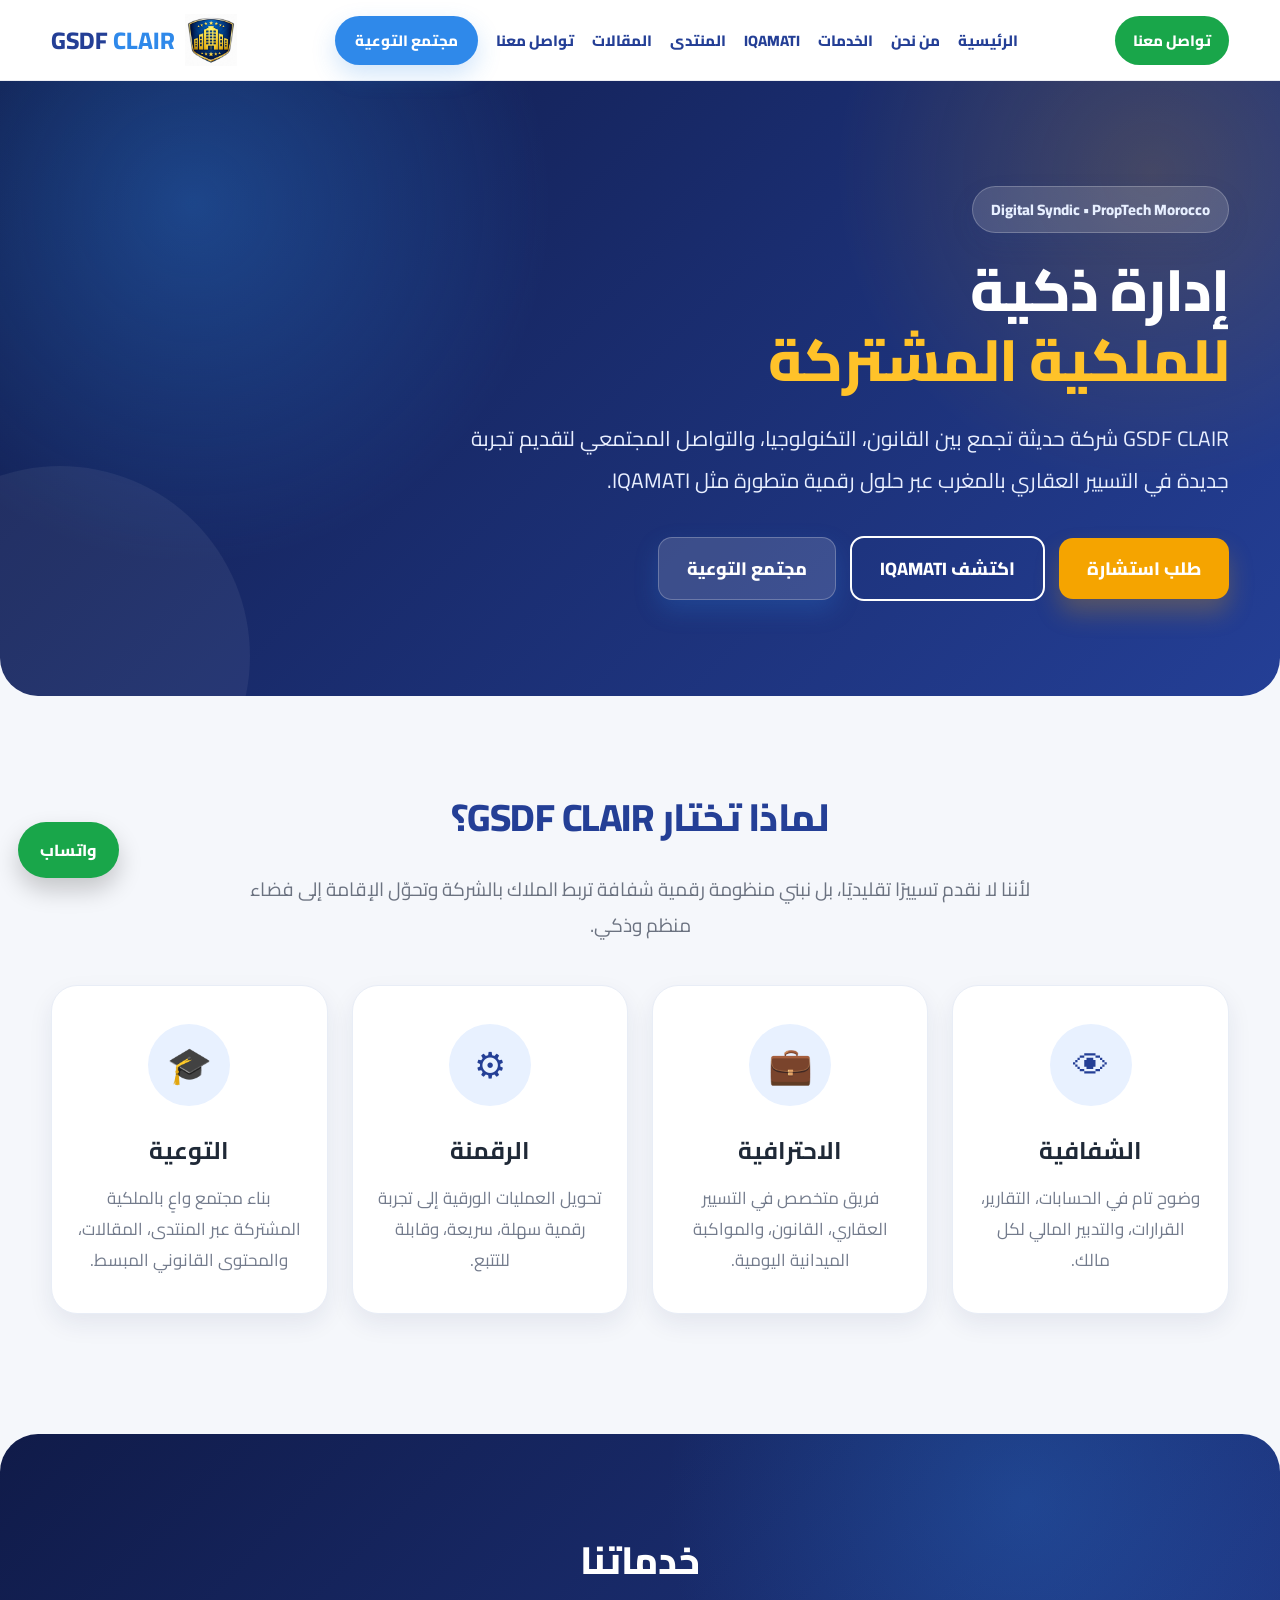
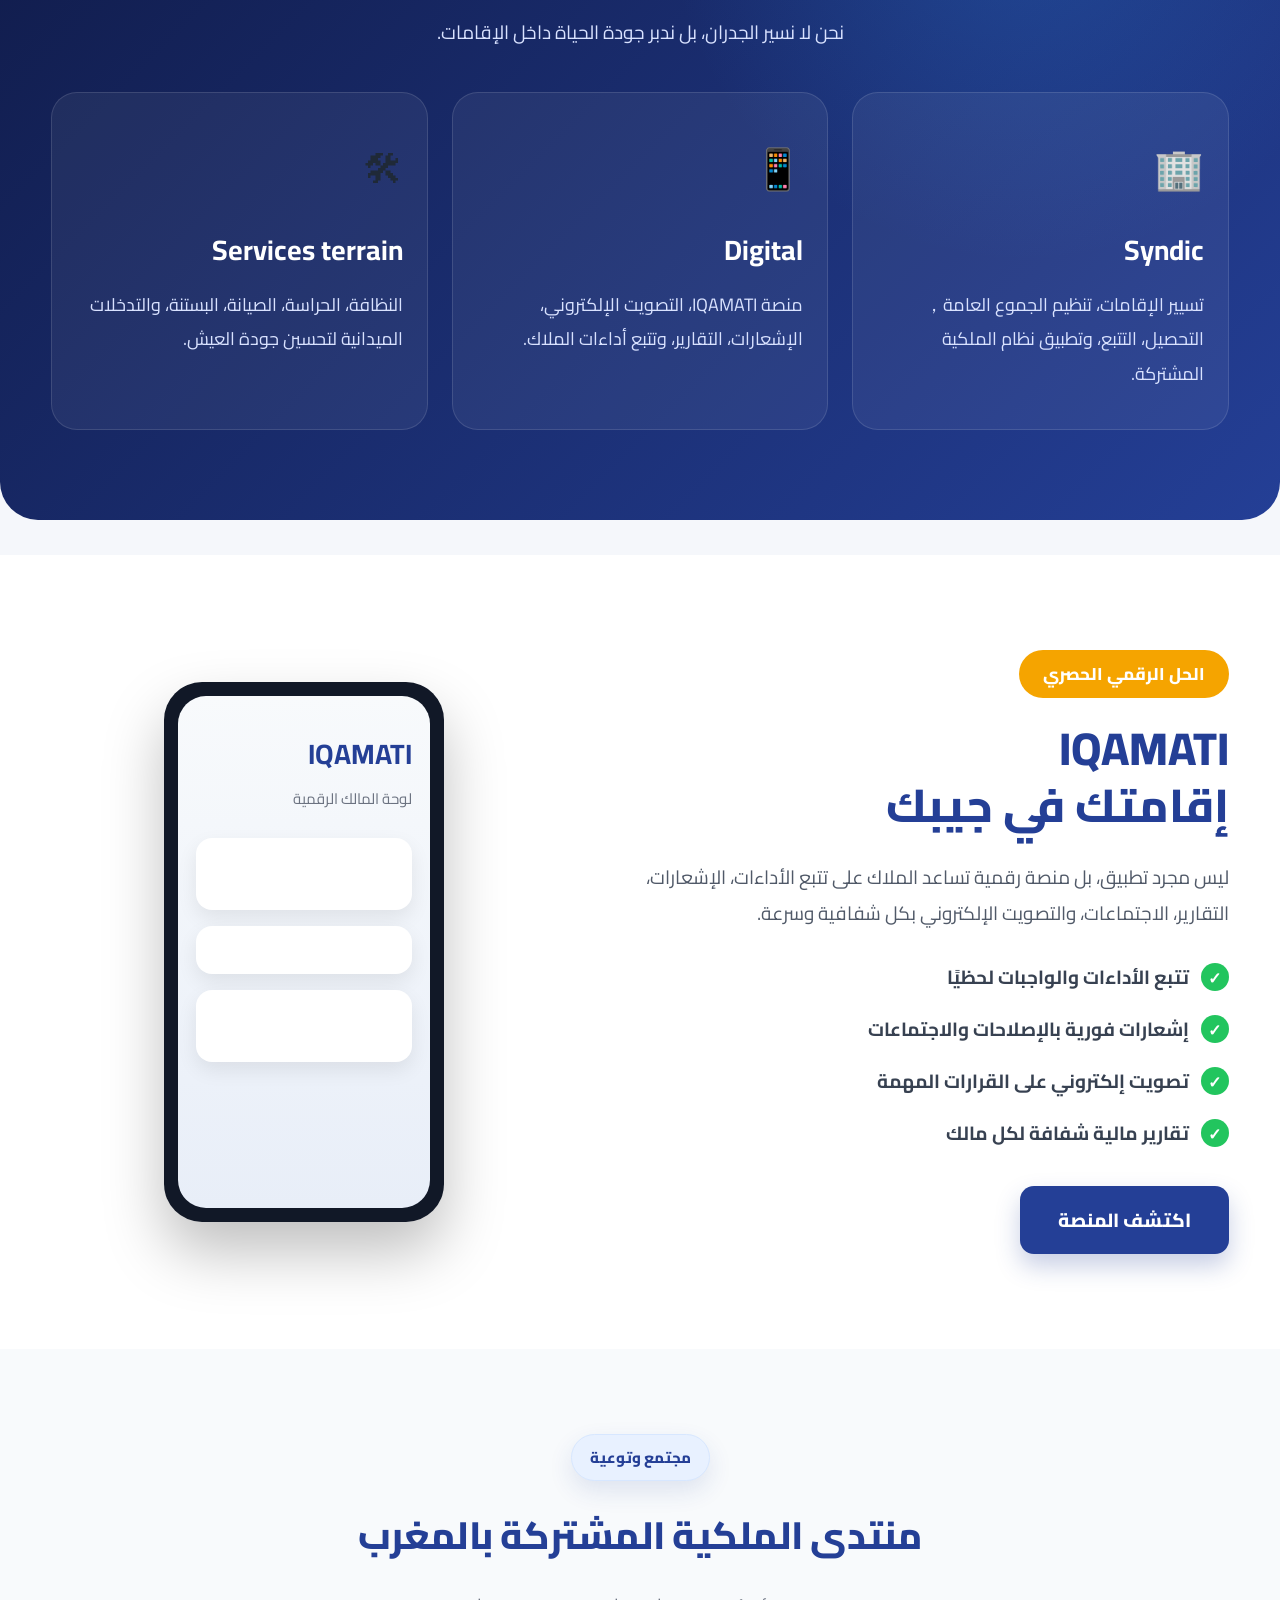
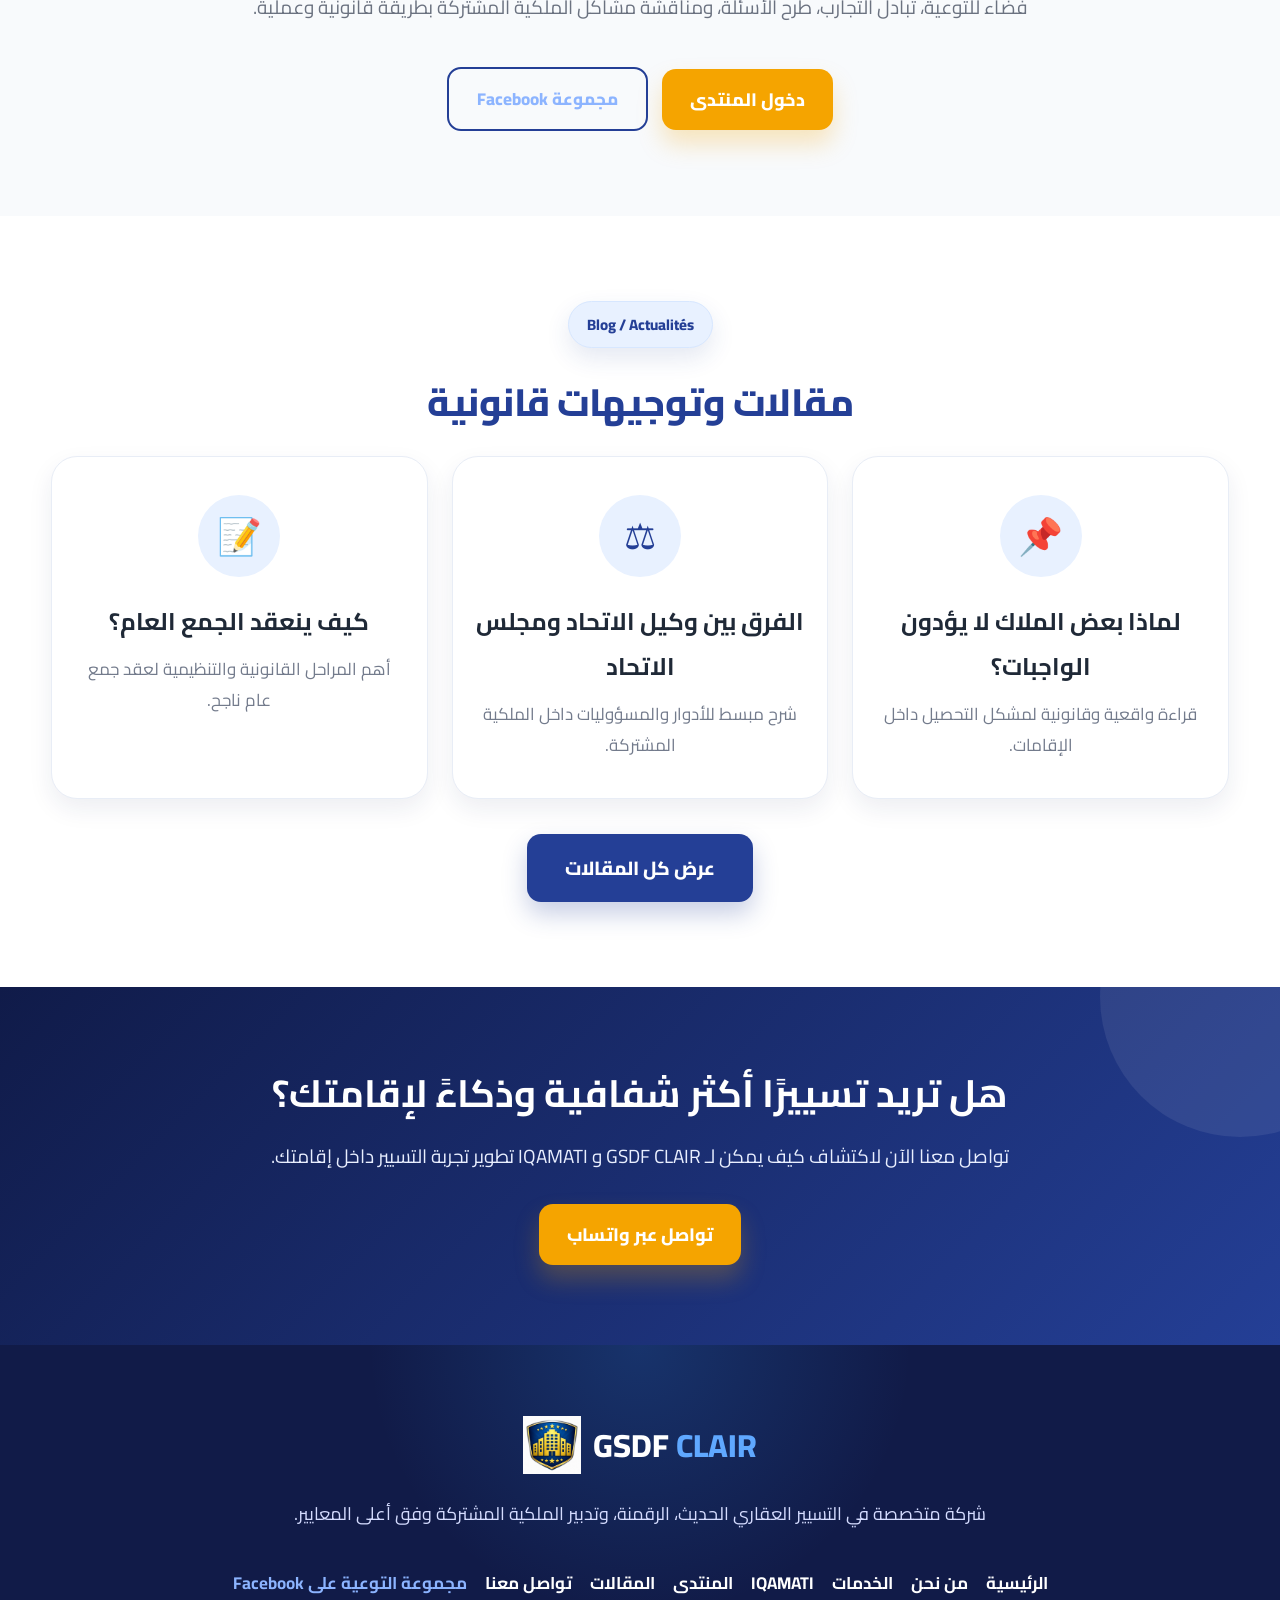
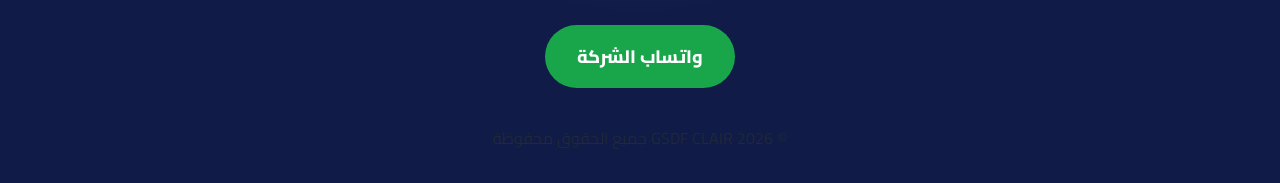
==== index.html @ 77018582 "Improve contact carousel UI and fix navigation" ====
﻿<!DOCTYPE html>
<html lang="ar" dir="rtl">

<head>
    <meta charset="UTF-8">
    <meta name="viewport" content="width=device-width, initial-scale=1.0">
    <title>GSDF CLAIR | التسيير العقاري الرقمي بالمغرب</title>

    <meta name="description" content="GSDF CLAIR شركة PropTech متخصصة في التسيير العقاري الرقمي وتدبير الملكية المشتركة بالمغرب عبر حلول ذكية مثل IQAMATI.">
    <meta name="keywords" content="GSDF CLAIR, IQAMATI, syndic digital, التسيير العقاري, الملكية المشتركة, PropTech Maroc">
    <meta name="author" content="GSDF CLAIR">

    <meta property="og:title" content="GSDF CLAIR | التسيير العقاري الرقمي">
    <meta property="og:description" content="إدارة ذكية للملكية المشتركة بالمغرب عبر GSDF CLAIR و IQAMATI.">
    <meta property="og:type" content="website">
    <meta property="og:image" content="assets/logo/logo.png">

    <link rel="stylesheet" href="css/style.css">
    <link rel="stylesheet" href="css/responsive.css">

    <link rel="preconnect" href="https://fonts.googleapis.com">
    <link rel="preconnect" href="https://fonts.gstatic.com" crossorigin>
    <link href="https://fonts.googleapis.com/css2?family=Cairo:wght@300;400;600;700;800&display=swap" rel="stylesheet">

    <link rel="icon" type="image/png" href="assets/logo/favicon.png">
</head>

<body>

<header class="header">
    <div class="container header-content">

        <a class="whatsapp-btn" target="_blank">
            تواصل معنا
        </a>

        <nav class="nav-menu" id="navMenu">
            <a href="index.html">الرئيسية</a>
            <a href="about.html">من نحن</a>
            <a href="services.html">الخدمات</a>
            <a href="iqamati.html">IQAMATI</a>
            <a href="forum.html">المنتدى</a>
            <a href="blog.html">المقالات</a>
            <a href="contact.html">تواصل معنا</a>
            <a class="community-btn" target="_blank">مجتمع التوعية</a>
        </nav>

        <button class="menu-btn" id="menuBtn">☰</button>

        <div class="logo">
            <h1>GSDF <span>CLAIR</span></h1>
            <img src="assets/logo/logo.png" alt="GSDF CLAIR Logo" class="logo-image">
        </div>

    </div>
</header>

<section class="hero">
    <div class="container">

        <span class="hero-label">
            Digital Syndic • PropTech Morocco
        </span>

        <h2>
            إدارة ذكية
            <span>للملكية المشتركة</span>
        </h2>

        <p>
            GSDF CLAIR شركة حديثة تجمع بين القانون، التكنولوجيا،
            والتواصل المجتمعي لتقديم تجربة جديدة في التسيير العقاري
            بالمغرب عبر حلول رقمية متطورة مثل IQAMATI.
        </p>

        <div class="hero-buttons">
            <a href="contact.html" class="btn btn-gold">
                طلب استشارة
            </a>

            <a href="iqamati.html" class="btn btn-outline">
                اكتشف IQAMATI
            </a>

            <a class="btn btn-light community-btn" target="_blank">
                مجتمع التوعية
            </a>
        </div>

    </div>
</section>

<section class="why-us">
    <div class="container">

        <h2 class="section-title">
            لماذا تختار GSDF CLAIR؟
        </h2>

        <p class="section-description">
            لأننا لا نقدم تسييرًا تقليديًا، بل نبني منظومة رقمية شفافة
            تربط الملاك بالشركة وتحوّل الإقامة إلى فضاء منظم وذكي.
        </p>

        <div class="cards">

            <div class="card">
                <div class="card-icon">👁</div>
                <h3>الشفافية</h3>
                <p>
                    وضوح تام في الحسابات، التقارير، القرارات،
                    والتدبير المالي لكل مالك.
                </p>
            </div>

            <div class="card">
                <div class="card-icon">💼</div>
                <h3>الاحترافية</h3>
                <p>
                    فريق متخصص في التسيير العقاري، القانون،
                    والمواكبة الميدانية اليومية.
                </p>
            </div>

            <div class="card">
                <div class="card-icon">⚙</div>
                <h3>الرقمنة</h3>
                <p>
                    تحويل العمليات الورقية إلى تجربة رقمية سهلة،
                    سريعة، وقابلة للتتبع.
                </p>
            </div>

            <div class="card">
                <div class="card-icon">🎓</div>
                <h3>التوعية</h3>
                <p>
                    بناء مجتمع واعٍ بالملكية المشتركة عبر المنتدى،
                    المقالات، والمحتوى القانوني المبسط.
                </p>
            </div>

        </div>

    </div>
</section>

<section class="services">
    <div class="container">

        <h2 class="section-title services-title">
            خدماتنا
        </h2>

        <p class="services-subtitle">
            نحن لا نسير الجدران، بل ندبر جودة الحياة داخل الإقامات.
        </p>

        <div class="services-grid">

            <div class="service-box">
                <div class="service-icon">🏢</div>
                <h3>Syndic</h3>
                <p>
                    تسيير الإقامات، تنظيم الجموع العامة，
                    التحصيل، التتبع، وتطبيق نظام الملكية المشتركة.
                </p>
            </div>

            <div class="service-box">
                <div class="service-icon">📱</div>
                <h3>Digital</h3>
                <p>
                    منصة IQAMATI، التصويت الإلكتروني،
                    الإشعارات، التقارير، وتتبع أداءات الملاك.
                </p>
            </div>

            <div class="service-box">
                <div class="service-icon">🛠</div>
                <h3>Services terrain</h3>
                <p>
                    النظافة، الحراسة، الصيانة، البستنة،
                    والتدخلات الميدانية لتحسين جودة العيش.
                </p>
            </div>

        </div>

    </div>
</section>

<section class="iqamati">
    <div class="container iqamati-content">

        <div class="iqamati-text">
            <span class="badge">
                الحل الرقمي الحصري
            </span>

            <h2>
                IQAMATI
                <br>
                إقامتك في جيبك
            </h2>

            <p>
                ليس مجرد تطبيق، بل منصة رقمية تساعد الملاك على تتبع
                الأداءات، الإشعارات، التقارير، الاجتماعات، والتصويت
                الإلكتروني بكل شفافية وسرعة.
            </p>

            <ul class="features-list">
                <li>تتبع الأداءات والواجبات لحظيًا</li>
                <li>إشعارات فورية بالإصلاحات والاجتماعات</li>
                <li>تصويت إلكتروني على القرارات المهمة</li>
                <li>تقارير مالية شفافة لكل مالك</li>
            </ul>

            <a href="iqamati.html" class="demo-btn">
                اكتشف المنصة
            </a>
        </div>

        <div class="phone-mockup">
            <div class="phone-screen">
                <h3>IQAMATI</h3>
                <p>لوحة المالك الرقمية</p>

                <div class="app-card"></div>
                <div class="app-card small"></div>
                <div class="app-card"></div>
            </div>
        </div>

    </div>
</section>

<section class="awareness-section">
    <div class="container">

        <span class="section-tag">
            مجتمع وتوعية
        </span>

        <h2 class="section-title">
            منتدى الملكية المشتركة بالمغرب
        </h2>

        <p class="section-description">
            فضاء للتوعية، تبادل التجارب، طرح الأسئلة، ومناقشة مشاكل
            الملكية المشتركة بطريقة قانونية وعملية.
        </p>

        <div class="awareness-actions">
            <a href="forum.html" class="btn btn-gold">
                دخول المنتدى
            </a>

            <a class="btn btn-outline-blue facebook-group" target="_blank">
                مجموعة Facebook
            </a>
        </div>

    </div>
</section>

<section class="blog-preview">
    <div class="container">

        <span class="section-tag">
            Blog / Actualités
        </span>

        <h2 class="section-title">
            مقالات وتوجيهات قانونية
        </h2>

        <div class="cards">

            <div class="card">
                <div class="card-icon">📌</div>
                <h3>لماذا بعض الملاك لا يؤدون الواجبات؟</h3>
                <p>
                    قراءة واقعية وقانونية لمشكل التحصيل داخل الإقامات.
                </p>
            </div>

            <div class="card">
                <div class="card-icon">⚖</div>
                <h3>الفرق بين وكيل الاتحاد ومجلس الاتحاد</h3>
                <p>
                    شرح مبسط للأدوار والمسؤوليات داخل الملكية المشتركة.
                </p>
            </div>

            <div class="card">
                <div class="card-icon">📝</div>
                <h3>كيف ينعقد الجمع العام؟</h3>
                <p>
                    أهم المراحل القانونية والتنظيمية لعقد جمع عام ناجح.
                </p>
            </div>

        </div>

        <a href="blog.html" class="read-more-btn">
            عرض كل المقالات
        </a>

    </div>
</section>

<section class="final-cta">
    <div class="container">

        <h2>
            هل تريد تسييرًا أكثر شفافية وذكاءً لإقامتك؟
        </h2>

        <p>
            تواصل معنا الآن لاكتشاف كيف يمكن لـ GSDF CLAIR و IQAMATI
            تطوير تجربة التسيير داخل إقامتك.
        </p>

        <a class="btn btn-gold whatsapp-link" target="_blank">
            تواصل عبر واتساب
        </a>

    </div>
</section>

<footer class="footer">
    <div class="container">

        <div class="footer-logo">
            <img src="assets/logo/logo.png" alt="GSDF CLAIR Logo" class="footer-logo-image">

            <h2>
                GSDF <span>CLAIR</span>
            </h2>
        </div>

        <p class="footer-text">
            شركة متخصصة في التسيير العقاري الحديث،
            الرقمنة، وتدبير الملكية المشتركة وفق أعلى المعايير.
        </p>

        <div class="footer-links">
            <a href="index.html">الرئيسية</a>
            <a href="about.html">من نحن</a>
            <a href="services.html">الخدمات</a>
            <a href="iqamati.html">IQAMATI</a>
            <a href="forum.html">المنتدى</a>
            <a href="blog.html">المقالات</a>
            <a href="contact.html">تواصل معنا</a>
            <a class="facebook-group" target="_blank">
                مجموعة التوعية على Facebook
            </a>
        </div>

        <a class="footer-whatsapp" target="_blank">
            واتساب الشركة
        </a>

        <div class="copyright">
            © 2026 GSDF CLAIR جميع الحقوق محفوظة
        </div>

    </div>
</footer>

<a class="floating-whatsapp" target="_blank">
    واتساب
</a>

<button class="back-to-top" id="backToTop">
    ↑
</button>

<script src="js/config.js"></script>
<script src="js/main.js"></script>

</body>
</html>
---- css/style.css ----
﻿* {
    margin: 0;
    padding: 0;
    box-sizing: border-box;
}

:root {
    --blue: #101b49;
    --blue-main: #243f96;
    --blue-light: #2f89ea;
    --blue-soft: #e8f1ff;
    --gold: #f5a400;
    --gold-dark: #d88c00;
    --green: #19a64a;
    --white: #ffffff;
    --text: #1f2937;
    --muted: #6b7280;
    --bg: #f5f7fb;
    --border: #e8edf6;
    --shadow: 0 18px 45px rgba(20, 35, 90, 0.12);
    --shadow-soft: 0 10px 25px rgba(20, 35, 90, 0.08);
}

html {
    scroll-behavior: smooth;
}

body {
    font-family: 'Cairo', sans-serif;
    background: var(--bg);
    color: var(--text);
    overflow-x: hidden;
}

a {
    text-decoration: none;
}

.container {
    width: 92%;
    max-width: 1180px;
    margin: auto;
}

/* HEADER */

.header {
    background: rgba(255, 255, 255, 0.96);
    padding: 14px 0;
    border-bottom: 1px solid rgba(23, 36, 91, 0.08);
    position: sticky;
    top: 0;
    z-index: 500;
    backdrop-filter: blur(16px);
}

.header-content {
    display: flex;
    align-items: center;
    justify-content: space-between;
    gap: 20px;
}

.logo {
    display: flex;
    align-items: center;
    gap: 10px;
    direction: ltr;
    flex-shrink: 0;
}

.logo h1 {
    font-size: 24px;
    font-weight: 800;
    color: var(--blue-main);
    white-space: nowrap;
}

.logo h1 span {
    color: var(--blue-light);
}

.logo-image {
    width: 52px;
    height: 52px;
    object-fit: contain;
}

.nav-menu {
    display: flex;
    align-items: center;
    justify-content: center;
    gap: 18px;
}

.nav-menu a {
    color: var(--blue-main);
    font-size: 15px;
    font-weight: 800;
    transition: 0.3s;
    white-space: nowrap;
    position: relative;
}

.nav-menu a:not(.community-btn)::after {
    content: "";
    position: absolute;
    right: 0;
    bottom: -8px;
    width: 0;
    height: 3px;
    background: var(--gold);
    border-radius: 20px;
    transition: 0.3s;
}

.nav-menu a:not(.community-btn):hover::after {
    width: 100%;
}

.nav-menu a:hover {
    color: var(--gold);
}

.whatsapp-btn,
.footer-whatsapp,
.floating-whatsapp,
.whatsapp-link {
    background: var(--green);
    color: var(--white);
    font-weight: 800;
    white-space: nowrap;
    cursor: pointer;
}

.whatsapp-btn {
    padding: 10px 18px;
    border-radius: 50px;
    font-size: 15px;
}

.community-btn {
    background: var(--blue-light);
    color: var(--white) !important;
    padding: 10px 20px;
    border-radius: 50px;
    font-size: 15px;
    font-weight: 800;
    transition: 0.3s;
    box-shadow: 0 10px 25px rgba(47, 137, 234, 0.22);
}

.community-btn:hover {
    background: var(--blue-main);
    color: var(--white) !important;
    transform: translateY(-2px);
}

.menu-btn {
    display: none;
    width: 44px;
    height: 44px;
    border: none;
    border-radius: 12px;
    background: var(--blue-main);
    color: var(--white);
    font-size: 25px;
    cursor: pointer;
}

/* HERO */

.hero {
    position: relative;
    overflow: hidden;
    background:
        radial-gradient(circle at 15% 20%, rgba(47, 137, 234, 0.35), transparent 30%),
        radial-gradient(circle at 90% 15%, rgba(245, 164, 0, 0.18), transparent 25%),
        linear-gradient(135deg, var(--blue), var(--blue-main));
    color: var(--white);
    padding: 105px 0 95px;
    border-bottom-left-radius: 38px;
    border-bottom-right-radius: 38px;
    min-height: 520px;
    display: flex;
    align-items: center;
}

.hero::after {
    content: "";
    position: absolute;
    width: 380px;
    height: 380px;
    border-radius: 50%;
    background: rgba(255,255,255,0.06);
    left: -130px;
    bottom: -150px;
}

.hero .container {
    position: relative;
    z-index: 2;
}

.hero-label,
.section-tag {
    display: inline-block;
    background: rgba(255,255,255,0.14);
    color: #e7efff;
    border: 1px solid rgba(255,255,255,0.22);
    padding: 8px 18px;
    border-radius: 50px;
    font-size: 15px;
    font-weight: 800;
    margin-bottom: 22px;
    box-shadow: 0 10px 25px rgba(36, 63, 150, 0.12);
}

.hero h2 {
    font-size: 58px;
    line-height: 1.2;
    font-weight: 800;
    max-width: 780px;
    margin-bottom: 24px;
    letter-spacing: -1px;
}

.hero h2 span {
    color: #ffc229;
    display: block;
}

.hero p {
    color: #e9efff;
    font-size: 21px;
    line-height: 2;
    max-width: 790px;
    margin-bottom: 34px;
}

.hero-buttons {
    display: flex;
    align-items: center;
    flex-wrap: wrap;
    gap: 14px;
}

/* BUTTONS */

.btn {
    min-height: 58px;
    border-radius: 14px;
    display: inline-grid;
    place-items: center;
    text-align: center;
    padding: 14px 28px;
    font-size: 18px;
    font-weight: 800;
    transition: 0.3s;
    cursor: pointer;
}

.btn-gold {
    background: var(--gold);
    color: var(--white);
    box-shadow: 0 14px 25px rgba(245,164,0,0.25);
}

.btn-gold:hover {
    background: var(--gold-dark);
}

.btn-outline {
    border: 2px solid var(--white);
    color: var(--white);
}

.btn-light {
    background: rgba(255,255,255,0.14);
    color: var(--white);
    border: 1px solid rgba(255,255,255,0.24);
}

.btn-outline-blue {
    border: 2px solid var(--blue-main);
    color: var(--blue-main) !important;
    background: transparent;
}

.btn-outline-blue:hover {
    background: var(--blue-main);
    color: var(--white) !important;
}

.btn:hover,
.demo-btn:hover,
.read-more-btn:hover,
.whatsapp-btn:hover,
.footer-whatsapp:hover,
.floating-whatsapp:hover,
.whatsapp-link:hover {
    transform: translateY(-3px);
}

/* COMMON SECTIONS */

.why-us,
.awareness-section,
.blog-preview {
    padding: 85px 0;
}

.section-title {
    text-align: center;
    color: var(--blue-main);
    font-size: 38px;
    font-weight: 800;
    margin-bottom: 18px;
    letter-spacing: -0.5px;
}

.section-description {
    color: var(--muted);
    text-align: center;
    max-width: 780px;
    margin: 0 auto 42px;
    font-size: 19px;
    line-height: 1.9;
}

.cards {
    display: grid;
    grid-template-columns: repeat(4, 1fr);
    gap: 24px;
}

.card {
    background: var(--white);
    border-radius: 26px;
    padding: 38px 22px;
    text-align: center;
    box-shadow: var(--shadow-soft);
    border: 1px solid var(--border);
    transition: 0.35s ease;
}

.card:hover {
    transform: translateY(-8px);
    box-shadow: var(--shadow);
}

.card-icon {
    width: 82px;
    height: 82px;
    background: var(--blue-soft);
    color: var(--blue-main);
    border-radius: 50%;
    display: grid;
    place-items: center;
    margin: 0 auto 22px;
    font-size: 36px;
}

.card h3 {
    font-size: 24px;
    margin-bottom: 10px;
    color: var(--text);
}

.card p {
    color: #737b8c;
    font-size: 17px;
    line-height: 1.8;
}

/* SERVICES */

.services {
    background:
        radial-gradient(circle at 80% 10%, rgba(47,137,234,0.25), transparent 30%),
        linear-gradient(135deg, var(--blue), var(--blue-main));
    padding: 90px 0;
    border-radius: 38px;
    margin: 35px 0;
}

.services-title {
    color: var(--white);
}

.services-subtitle {
    text-align: center;
    color: #d9e2ff;
    font-size: 19px;
    margin-bottom: 42px;
}

.services-grid {
    display: grid;
    grid-template-columns: repeat(3, 1fr);
    gap: 24px;
}

.service-box {
    background: rgba(255,255,255,0.06);
    border: 1px solid rgba(255,255,255,0.12);
    border-radius: 26px;
    padding: 38px 24px;
    min-height: 275px;
    transition: 0.35s ease;
}

.service-box:hover {
    transform: translateY(-6px);
    background: rgba(255,255,255,0.09);
    border-color: rgba(255,255,255,0.24);
}

.service-icon {
    font-size: 40px;
    margin-bottom: 18px;
}

.service-box h3 {
    color: var(--white);
    font-size: 28px;
    margin-bottom: 12px;
}

.service-box p {
    color: #d9e2ff;
    font-size: 18px;
    line-height: 1.9;
}

/* IQAMATI */

.iqamati {
    background: var(--white);
    padding: 95px 0;
}

.iqamati-content {
    display: grid;
    grid-template-columns: 1.1fr 0.9fr;
    align-items: center;
    gap: 55px;
}

.iqamati-text {
    text-align: right;
}

.badge {
    display: inline-block;
    background: var(--gold);
    color: var(--white);
    padding: 8px 24px;
    border-radius: 50px;
    font-weight: 800;
    font-size: 17px;
    margin-bottom: 22px;
}

.iqamati h2 {
    color: var(--blue-main);
    font-size: 46px;
    line-height: 1.25;
    font-weight: 800;
    margin-bottom: 24px;
}

.iqamati p {
    color: #505968;
    font-size: 19px;
    line-height: 1.9;
    margin-bottom: 28px;
}

.features-list {
    list-style: none;
    text-align: right;
    margin-bottom: 35px;
}

.features-list li {
    font-size: 19px;
    color: #374151;
    font-weight: 700;
    margin-bottom: 16px;
    display: flex;
    align-items: center;
    gap: 12px;
}

.features-list li::before {
    content: "✓";
    width: 28px;
    height: 28px;
    background: #22c55e;
    color: var(--white);
    border-radius: 50%;
    display: grid;
    place-items: center;
    font-size: 16px;
    flex-shrink: 0;
}

.demo-btn,
.read-more-btn {
    display: inline-block;
    background: var(--blue-main);
    color: var(--white);
    padding: 16px 38px;
    border-radius: 14px;
    font-size: 19px;
    font-weight: 800;
    box-shadow: 0 12px 25px rgba(36,63,150,0.25);
    transition: 0.3s;
}

.demo-btn:hover,
.read-more-btn:hover {
    background: var(--blue);
}

/* PHONE MOCKUP */

.phone-mockup {
    width: 280px;
    height: 540px;
    background: #111827;
    border-radius: 38px;
    padding: 14px;
    margin: auto;
    box-shadow: 0 30px 60px rgba(0,0,0,0.25);
}

.phone-screen {
    width: 100%;
    height: 100%;
    background: linear-gradient(180deg, #f8fafc, #e8eef8);
    border-radius: 28px;
    padding: 32px 18px;
    text-align: right;
}

.phone-screen h3 {
    color: var(--blue-main);
    font-size: 28px;
    margin-bottom: 5px;
}

.phone-screen p {
    font-size: 15px;
    color: #6b7280;
    margin-bottom: 25px;
}

.app-card {
    height: 72px;
    background: var(--white);
    border-radius: 16px;
    margin-bottom: 16px;
    box-shadow: 0 8px 20px rgba(0,0,0,0.08);
}

.app-card.small {
    height: 48px;
}

/* AWARENESS */

.awareness-section {
    background: #f8fafc;
}

.awareness-section .section-tag,
.blog-preview .section-tag {
    display: block;
    width: fit-content;
    margin: 0 auto 18px;
    background: var(--blue-soft);
    color: var(--blue-main);
    border: 1px solid #d7e7ff;
}

.awareness-actions {
    display: flex;
    justify-content: center;
    align-items: center;
    gap: 14px;
    flex-wrap: wrap;
}

/* BLOG */

.blog-preview {
    background: var(--white);
}

.blog-preview .cards {
    grid-template-columns: repeat(3, 1fr);
    margin-bottom: 35px;
}

.read-more-btn {
    display: block;
    width: fit-content;
    margin: auto;
}

/* FINAL CTA */

.final-cta {
    position: relative;
    overflow: hidden;
    background: linear-gradient(135deg, var(--blue), var(--blue-main));
    color: var(--white);
    padding: 80px 0;
    text-align: center;
}

.final-cta::before {
    content: "";
    position: absolute;
    width: 280px;
    height: 280px;
    border-radius: 50%;
    background: rgba(255,255,255,0.08);
    top: -130px;
    right: -100px;
}

.final-cta .container {
    position: relative;
    z-index: 2;
}

.final-cta h2 {
    font-size: 38px;
    line-height: 1.4;
    margin-bottom: 18px;
}

.final-cta p {
    max-width: 760px;
    margin: 0 auto 30px;
    color: #e9efff;
    font-size: 19px;
    line-height: 1.9;
}

/* FOOTER */

.footer {
    background:
        radial-gradient(circle at 50% 0%, rgba(47,137,234,0.22), transparent 35%),
        #111b48;
    padding: 70px 0 30px;
    text-align: center;
}

.footer-logo {
    display: flex;
    justify-content: center;
    align-items: center;
    gap: 12px;
    direction: ltr;
    margin-bottom: 22px;
}

.footer-logo-image {
    width: 58px;
    height: 58px;
    object-fit: contain;
}

.footer-logo h2 {
    color: var(--white);
    font-size: 32px;
    font-weight: 800;
}

.footer-logo h2 span {
    color: #5fa8ff;
}

.footer-text {
    color: #d5dcff;
    font-size: 18px;
    line-height: 1.9;
    margin-bottom: 35px;
}

.footer-links {
    display: flex;
    justify-content: center;
    align-items: center;
    flex-wrap: wrap;
    gap: 18px;
    margin-bottom: 26px;
}

.footer-links a {
    color: var(--white);
    font-size: 17px;
    font-weight: 700;
}

.facebook-group {
    display: inline-flex;
    align-items: center;
    justify-content: center;
    color: #8cb4ff !important;
    font-size: 17px;
    font-weight: 800;
}

.facebook-group:hover {
    color: var(--white) !important;
}

.footer-whatsapp {
    display: inline-block;
    padding: 15px 32px;
    border-radius: 50px;
    font-size: 18px;
    margin-bottom: 35px;
}

/* FLOATING ACTIONS */

.floating-whatsapp {
    position: fixed;
    left: 18px;
    bottom: 22px;
    padding: 13px 22px;
    border-radius: 50px;
    z-index: 200;
    box-shadow: 0 12px 25px rgba(0,0,0,0.2);
}

.back-to-top {
    position: fixed;
    right: 18px;
    bottom: 22px;
    width: 48px;
    height: 48px;
    border: none;
    border-radius: 50%;
    background: var(--blue-main);
    color: var(--white);
    font-size: 24px;
    font-weight: 800;
    cursor: pointer;
    display: none;
    z-index: 200;
    box-shadow: 0 12px 25px rgba(0,0,0,0.2);
}

.back-to-top.show {
    display: block;
}

/* ANIMATIONS */

.card,
.service-box,
.phone-mockup,
.awareness-section,
.blog-preview,
.final-cta {
    opacity: 0;
    transform: translateY(40px);
    transition: all 0.8s ease;
}

.card.show,
.service-box.show,
.phone-mockup.show,
.awareness-section.show,
.blog-preview.show,
.final-cta.show {
    opacity: 1;
    transform: translateY(0);
}

/* PROFESSIONAL CONTACT CARDS CAROUSEL */

.contact-section {
    overflow: hidden;
}

.contact-cards {
    display: flex;
    gap: 24px;
    overflow-x: auto;
    overflow-y: hidden;
    padding: 16px 4px 34px;
    scroll-snap-type: x mandatory;
    scroll-behavior: smooth;
    -webkit-overflow-scrolling: touch;

    scrollbar-width: none;
    mask-image: linear-gradient(
        to left,
        transparent 0,
        black 45px,
        black calc(100% - 45px),
        transparent 100%
    );
}

.contact-cards::-webkit-scrollbar {
    display: none;
}

.contact-card {
    flex: 0 0 280px;
    min-width: 280px;
    min-height: 410px;
    scroll-snap-align: start;
    display: flex;
    flex-direction: column;
    justify-content: center;
}

.contact-card .btn {
    width: 100%;
    margin-top: auto;
}

.contact-card:hover {
    transform: translateY(-10px) scale(1.02);
}

.contact-card .card-icon {
    background: linear-gradient(135deg, #e8f1ff, #f5f8ff);
    box-shadow: inset 0 0 0 1px #d9e7ff;
}

@media (min-width: 1200px) {
    .contact-card {
        flex-basis: 270px;
        min-width: 270px;
    }
}

@media (max-width: 600px) {
    .contact-cards {
        gap: 18px;
        padding-bottom: 28px;
        mask-image: linear-gradient(
            to left,
            transparent 0,
            black 25px,
            black calc(100% - 25px),
            transparent 100%
        );
    }

    .contact-card {
        flex-basis: 82%;
        min-width: 82%;
    }
}

/* CONTACT CAROUSEL */

.contact-carousel {
    position: relative;
}

.contact-cards {
    display: flex;
    gap: 24px;
    overflow-x: auto;
    overflow-y: hidden;
    padding: 10px 40px 24px;
    scroll-behavior: smooth;
    scrollbar-width: none;
}

.contact-cards::-webkit-scrollbar {
    display: none;
}

.contact-card {
    flex: 0 0 280px;
    min-width: 280px;
}

.carousel-btn {
    position: absolute;
    top: 50%;
    transform: translateY(-50%);
    width: 38px;
    height: 38px;
    border: none;
    border-radius: 50%;
    background: rgba(36, 63, 150, 0.08);
    cursor: pointer;
    z-index: 20;
    transition: 0.3s;
    pointer-events: auto;
}

.carousel-btn::before {
    content: "";
    width: 9px;
    height: 9px;
    border-top: 2px solid rgba(36, 63, 150, 0.35);
    border-right: 2px solid rgba(36, 63, 150, 0.35);
    display: block;
    margin: auto;
    transition: 0.3s;
}

.carousel-prev {
    right: 6px;
}

.carousel-next {
    left: 6px;
}

.carousel-prev::before {
    transform: rotate(45deg);
}

.carousel-next::before {
    transform: rotate(-135deg);
}

.carousel-btn:hover,
.carousel-btn:active {
    background: rgba(36, 63, 150, 0.95);
}

.carousel-btn:hover::before,
.carousel-btn:active::before {
    border-color: #ffffff;
}
---- css/responsive.css ----
﻿@media (max-width: 1180px) {

    .nav-menu {
        gap: 11px;
    }

    .nav-menu a {
        font-size: 14px;
    }

    .whatsapp-btn {
        padding: 9px 14px;
        font-size: 14px;
    }

}

@media (max-width: 899px) {

    .header {
        padding: 12px 0;
    }

    .header-content {
        position: relative;
    }

    .menu-btn {
        display: grid;
        place-items: center;
    }

    .whatsapp-btn {
        display: none;
    }

    .nav-menu {
        position: absolute;
        top: 70px;
        right: 0;
        left: 0;
        background: var(--white);
        border-radius: 18px;
        box-shadow: 0 18px 40px rgba(0,0,0,0.15);
        padding: 16px;
        display: none;
        flex-direction: column;
        align-items: stretch;
        gap: 10px;
        z-index: 999;
    }

    .nav-menu.active {
        display: flex;
    }

    .nav-menu a {
        padding: 14px;
        border-radius: 12px;
        background: #f4f6fb;
        text-align: right;
        font-size: 16px;
    }

    .nav-menu a::after {
        display: none;
    }

    .community-btn {
        text-align: center !important;
    }

    .hero {
        min-height: auto;
        padding: 70px 0 60px;
        border-bottom-left-radius: 26px;
        border-bottom-right-radius: 26px;
    }

    .hero h2 {
        font-size: 42px;
    }

    .hero p {
        font-size: 18px;
    }

    .hero-buttons {
        display: grid;
        grid-template-columns: 1fr;
    }

    .btn {
        width: 100%;
    }

    .cards,
    .services-grid,
    .blog-preview .cards {
        grid-template-columns: 1fr;
    }

    .services {
        border-radius: 26px;
        padding: 70px 0;
    }

    .iqamati-content {
        grid-template-columns: 1fr;
        text-align: center;
    }

    .iqamati-text {
        text-align: center;
    }

    .features-list {
        max-width: 520px;
        margin-left: auto;
        margin-right: auto;
    }

    .features-list li {
        text-align: right;
    }

}

@media (max-width: 600px) {

    .container {
        width: 90%;
    }

    .logo h1 {
        font-size: 19px;
    }

    .logo-image {
        width: 44px;
        height: 44px;
    }

    .menu-btn {
        width: 42px;
        height: 42px;
    }

    .hero h2 {
        font-size: 34px;
    }

    .hero p,
    .section-description,
    .services-subtitle,
    .iqamati p,
    .final-cta p {
        font-size: 17px;
    }

    .section-title {
        font-size: 30px;
    }

    .why-us,
    .awareness-section,
    .blog-preview,
    .iqamati {
        padding: 65px 0;
    }

    .card {
        padding: 32px 20px;
    }

    .card h3,
    .service-box h3 {
        font-size: 24px;
    }

    .iqamati h2 {
        font-size: 34px;
    }

    .phone-mockup {
        width: 245px;
        height: 500px;
    }

    .floating-whatsapp {
        padding: 11px 16px;
        font-size: 14px;
        left: 12px;
    }

    .back-to-top {
        width: 44px;
        height: 44px;
        right: 12px;
    }

    .footer-links {
        flex-direction: column;
        gap: 12px;
    }

}

@media (max-width: 380px) {

    .hero h2 {
        font-size: 30px;
    }

    .hero-label,
    .section-tag {
        font-size: 13px;
    }

    .btn {
        font-size: 16px;
        padding: 13px 18px;
    }

    .phone-mockup {
        width: 225px;
        height: 465px;
    }

}
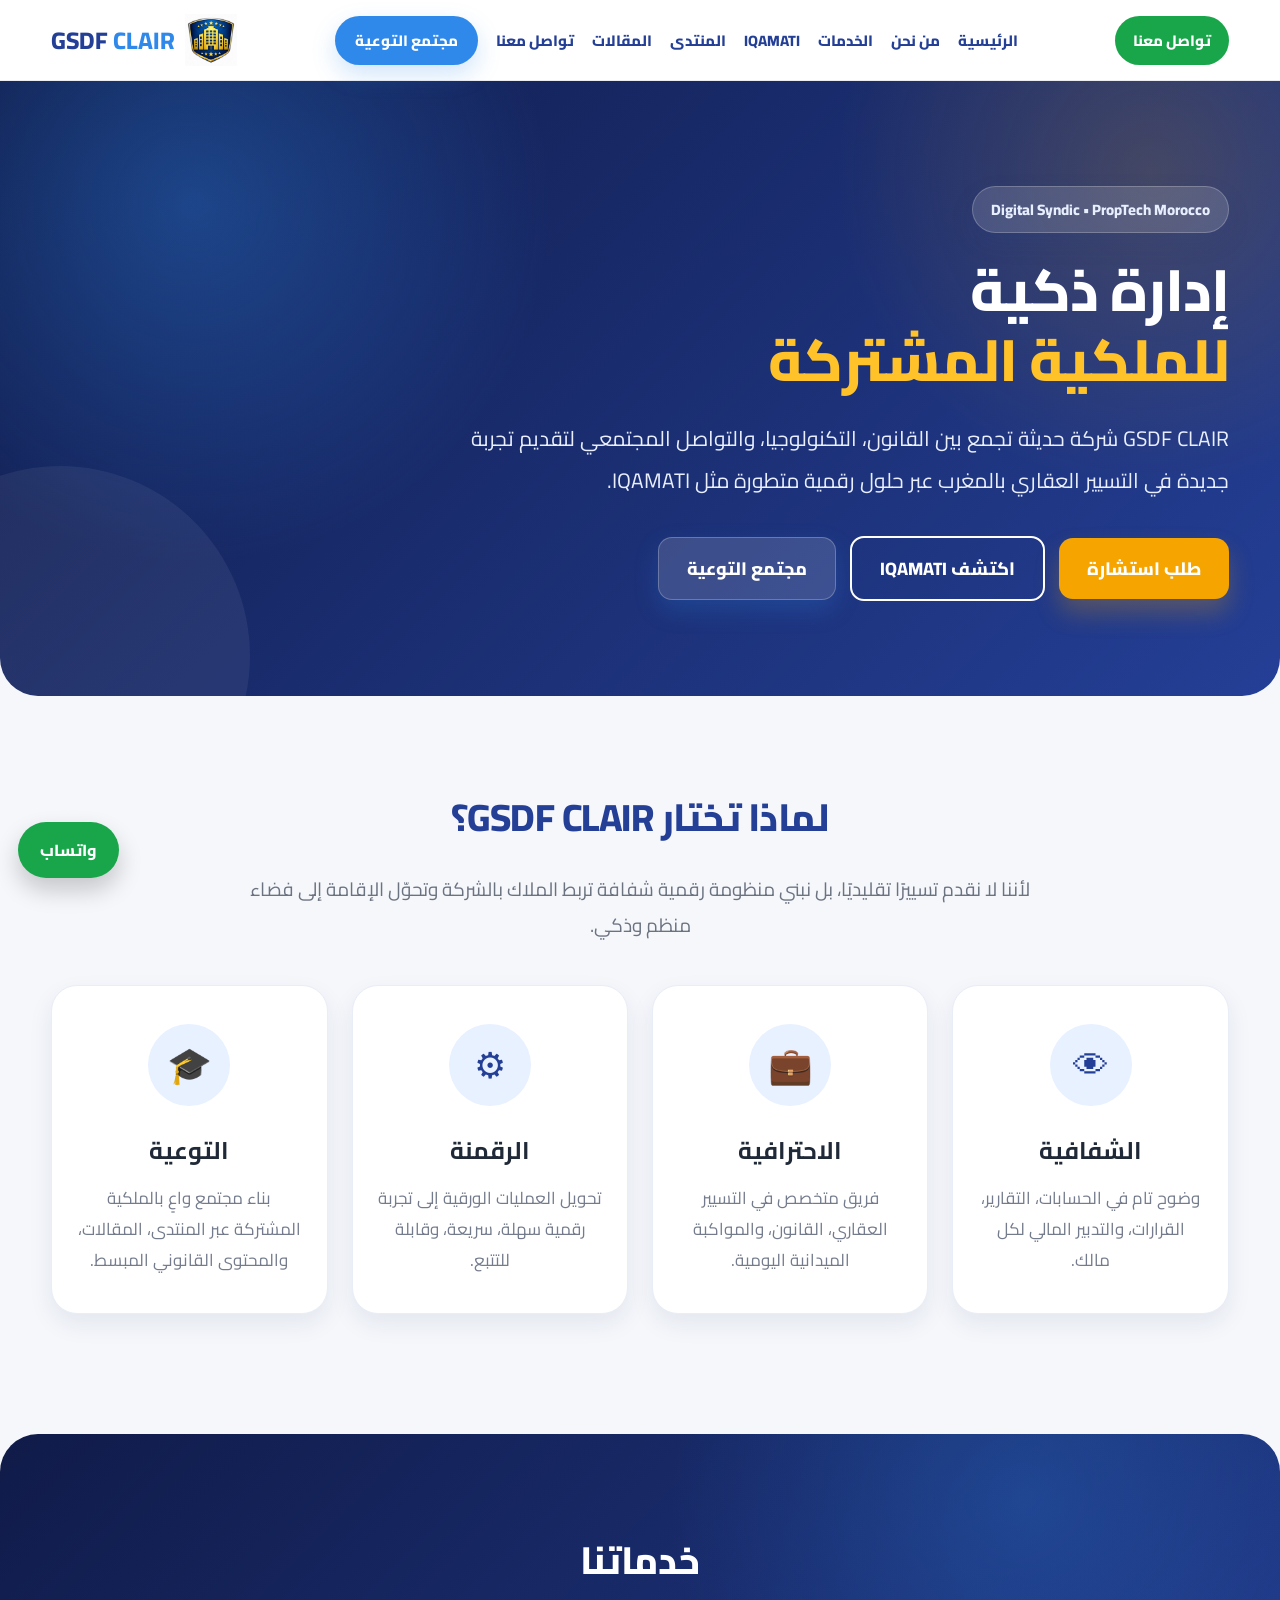
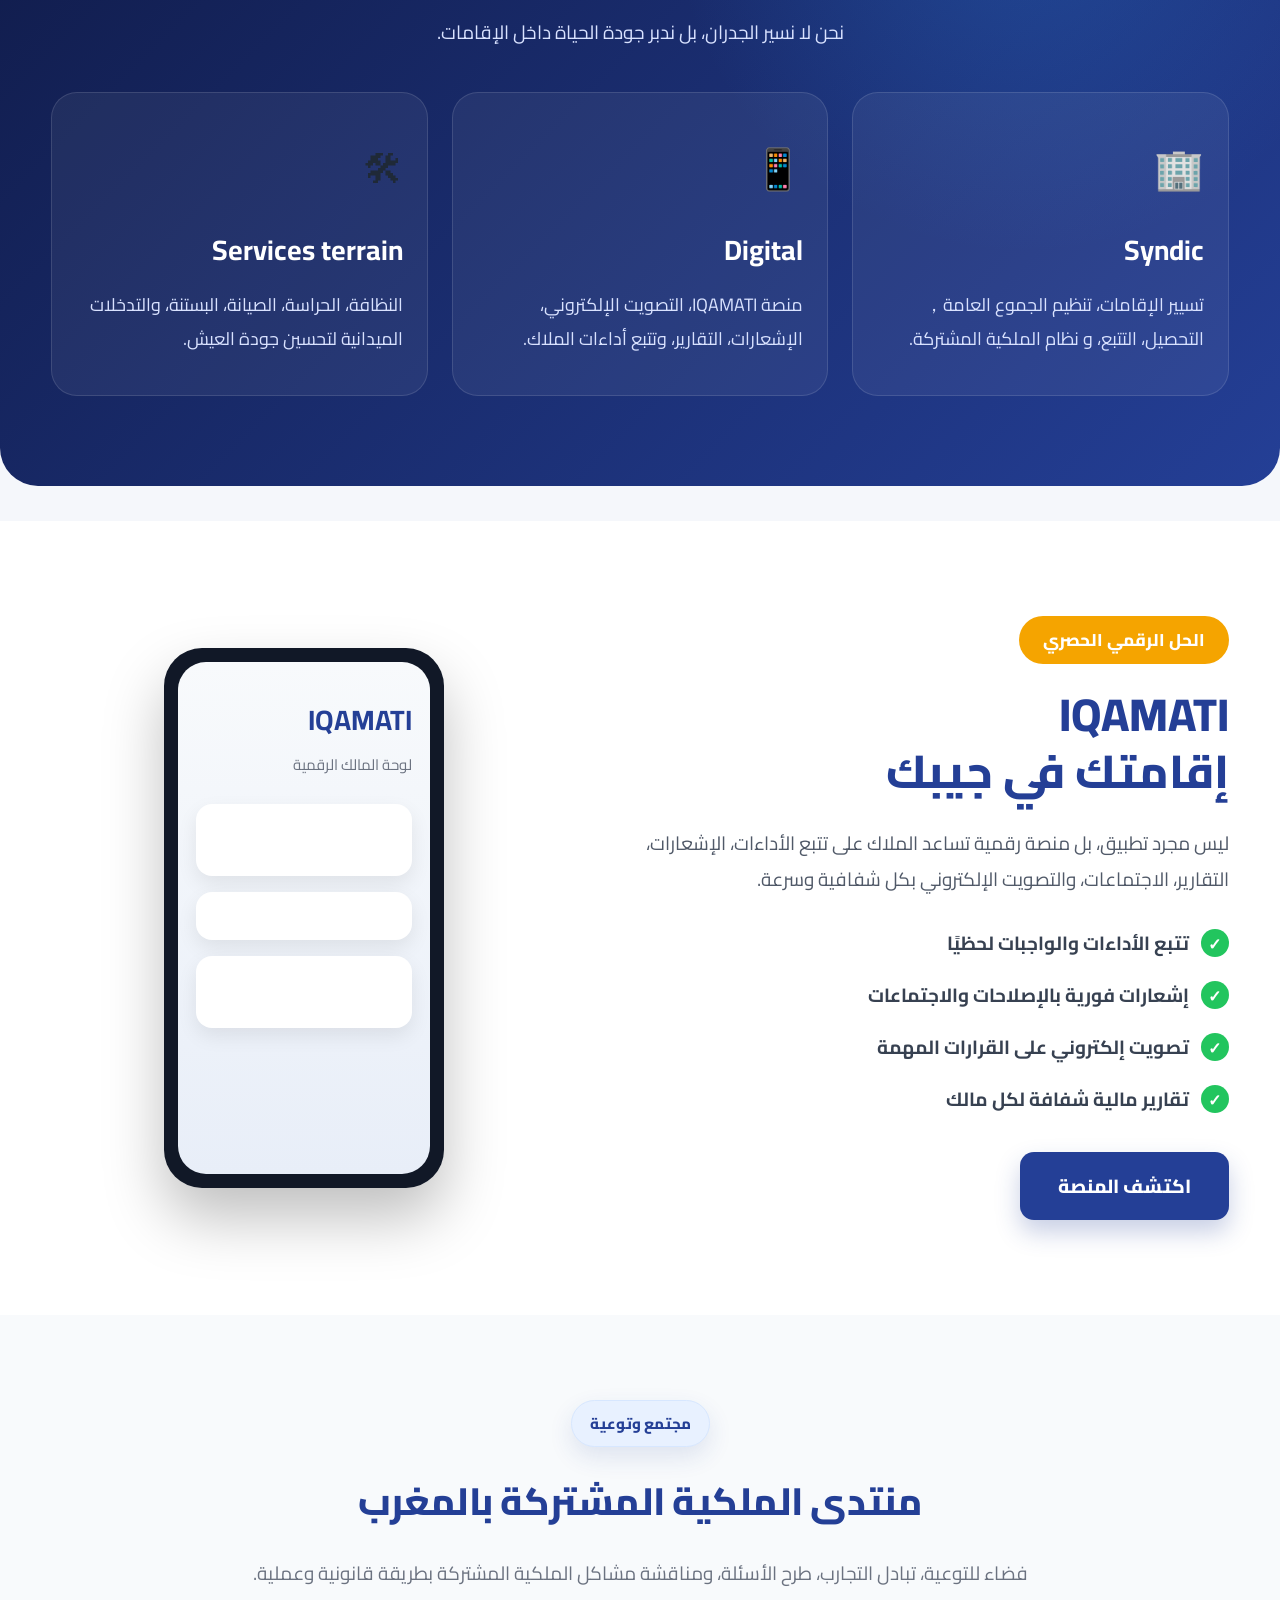
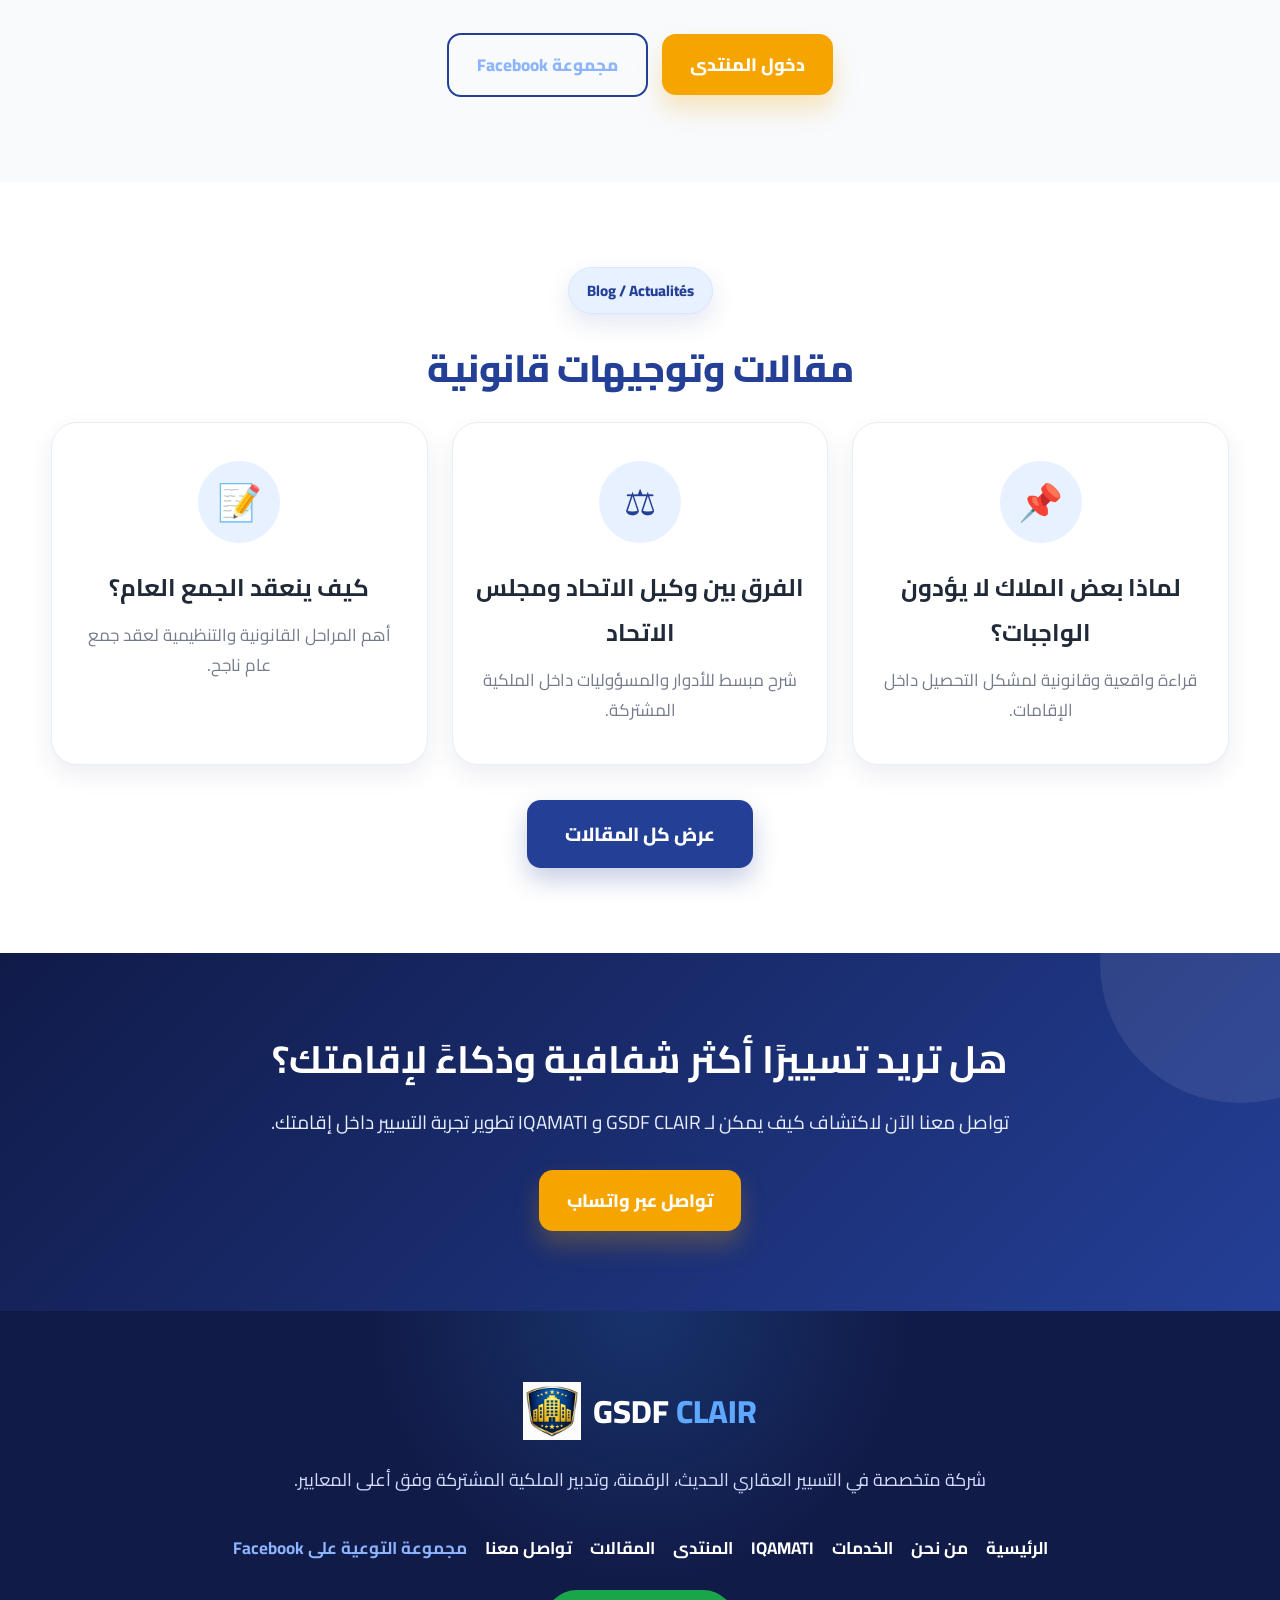
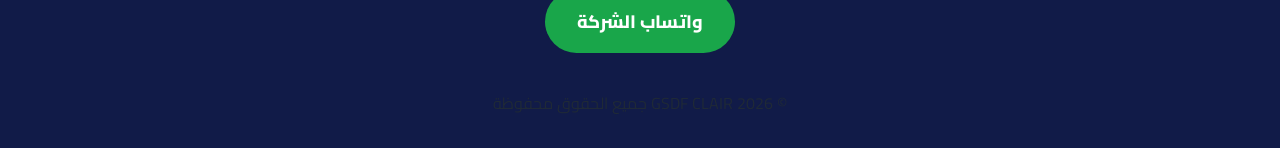
==== commit cb38af5e: "Update contact page carousel and mobile responsiveness" ====
--- a/index.html
+++ b/index.html
@@ -163,7 +163,7 @@
                 <h3>Syndic</h3>
                 <p>
                     تسيير الإقامات، تنظيم الجموع العامة，
-                    التحصيل، التتبع، وتطبيق نظام الملكية المشتركة.
+                    التحصيل، التتبع، و نظام الملكية المشتركة.
                 </p>
             </div>
 
--- a/css/responsive.css
+++ b/css/responsive.css
@@ -228,3 +228,11 @@
     }
 
 }
+
+@media (max-width: 899px) {
+    .nav-menu .community-btn {
+        color: var(--text) !important;
+        background: #f4f6fb !important;
+        box-shadow: none;
+    }
+}
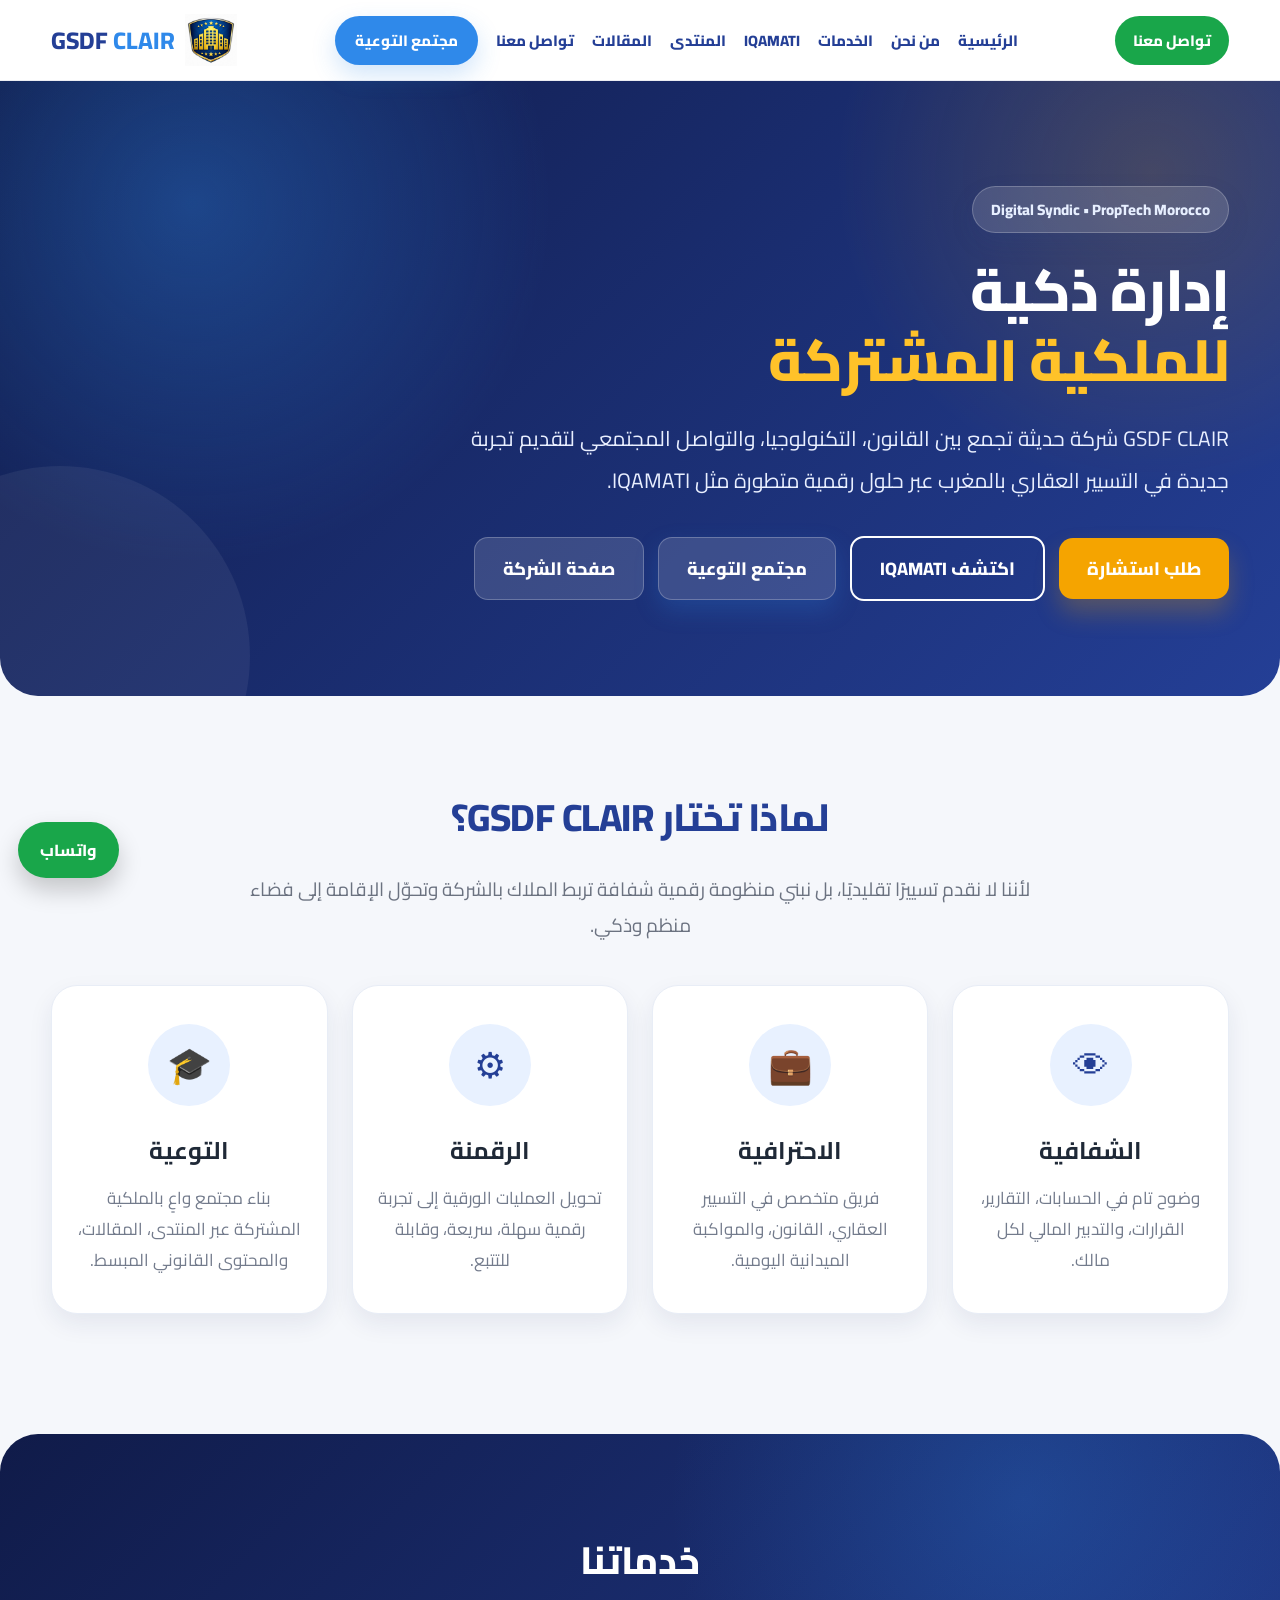
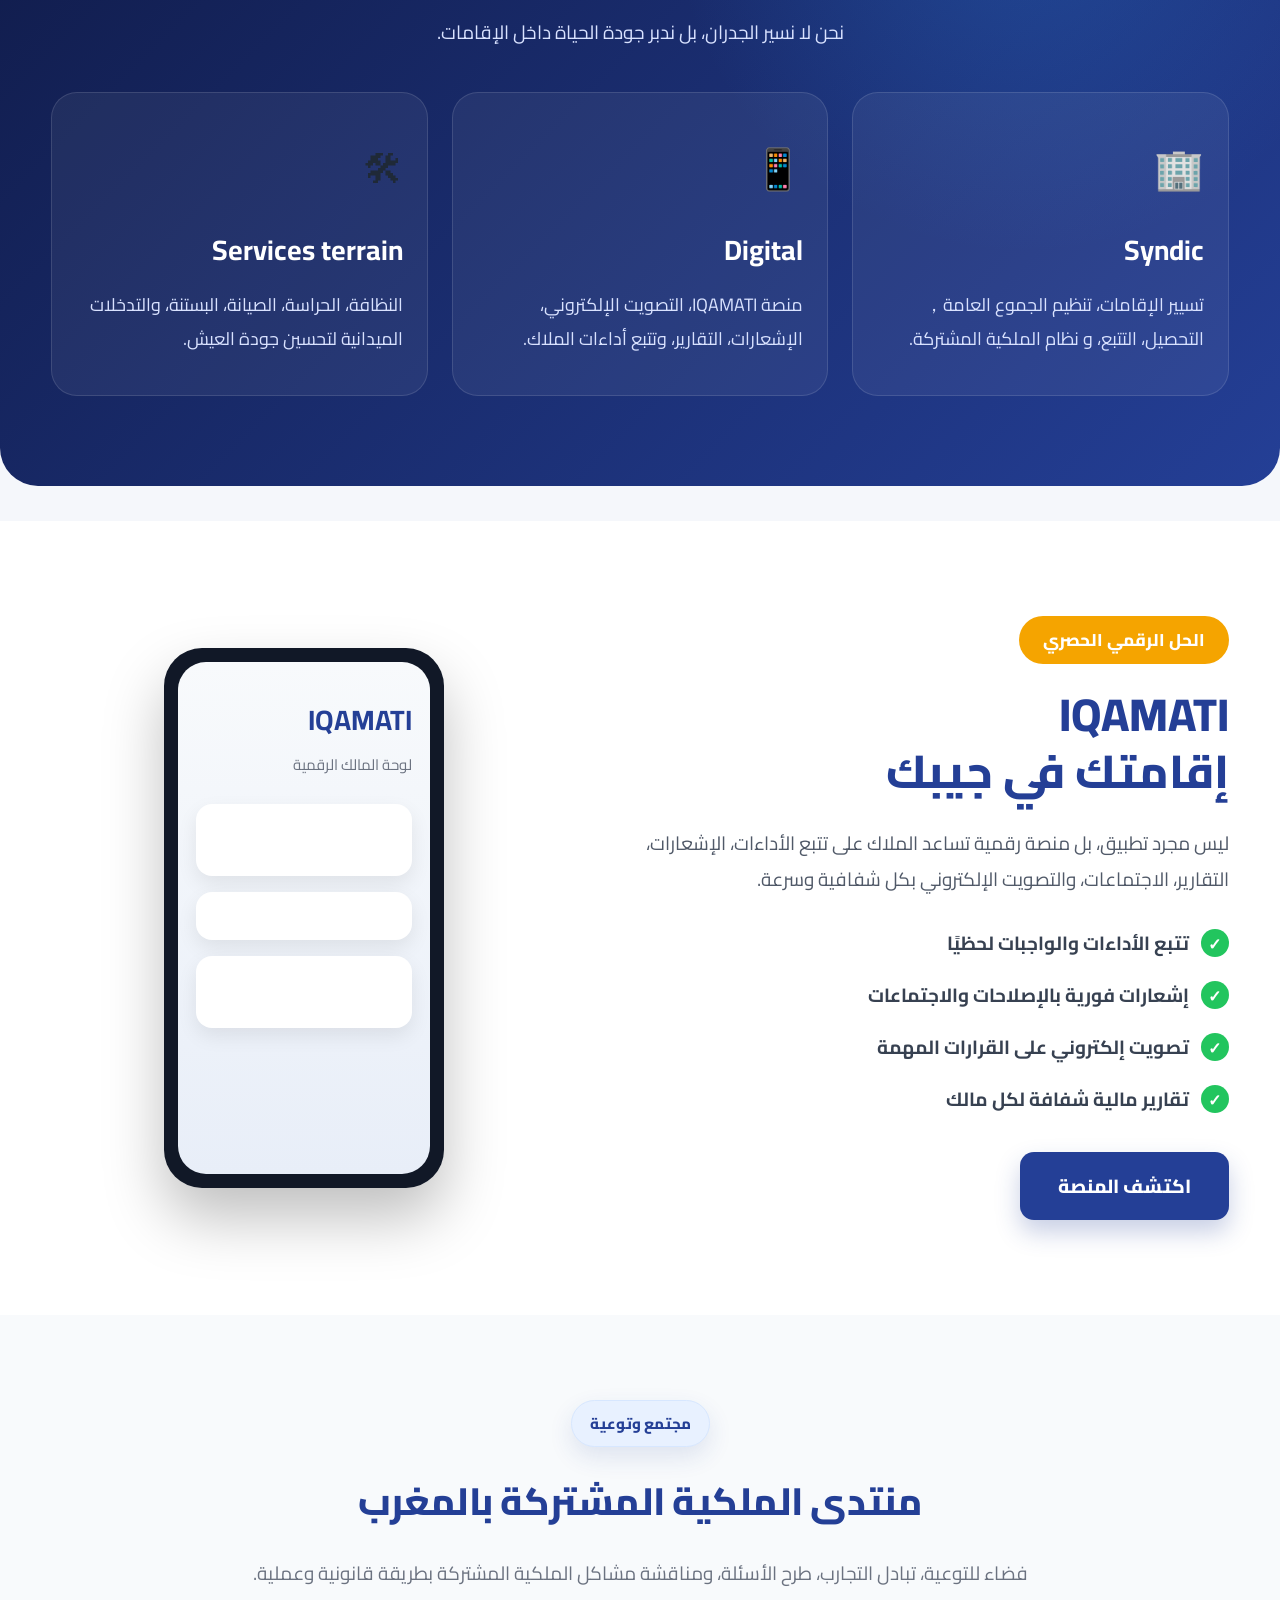
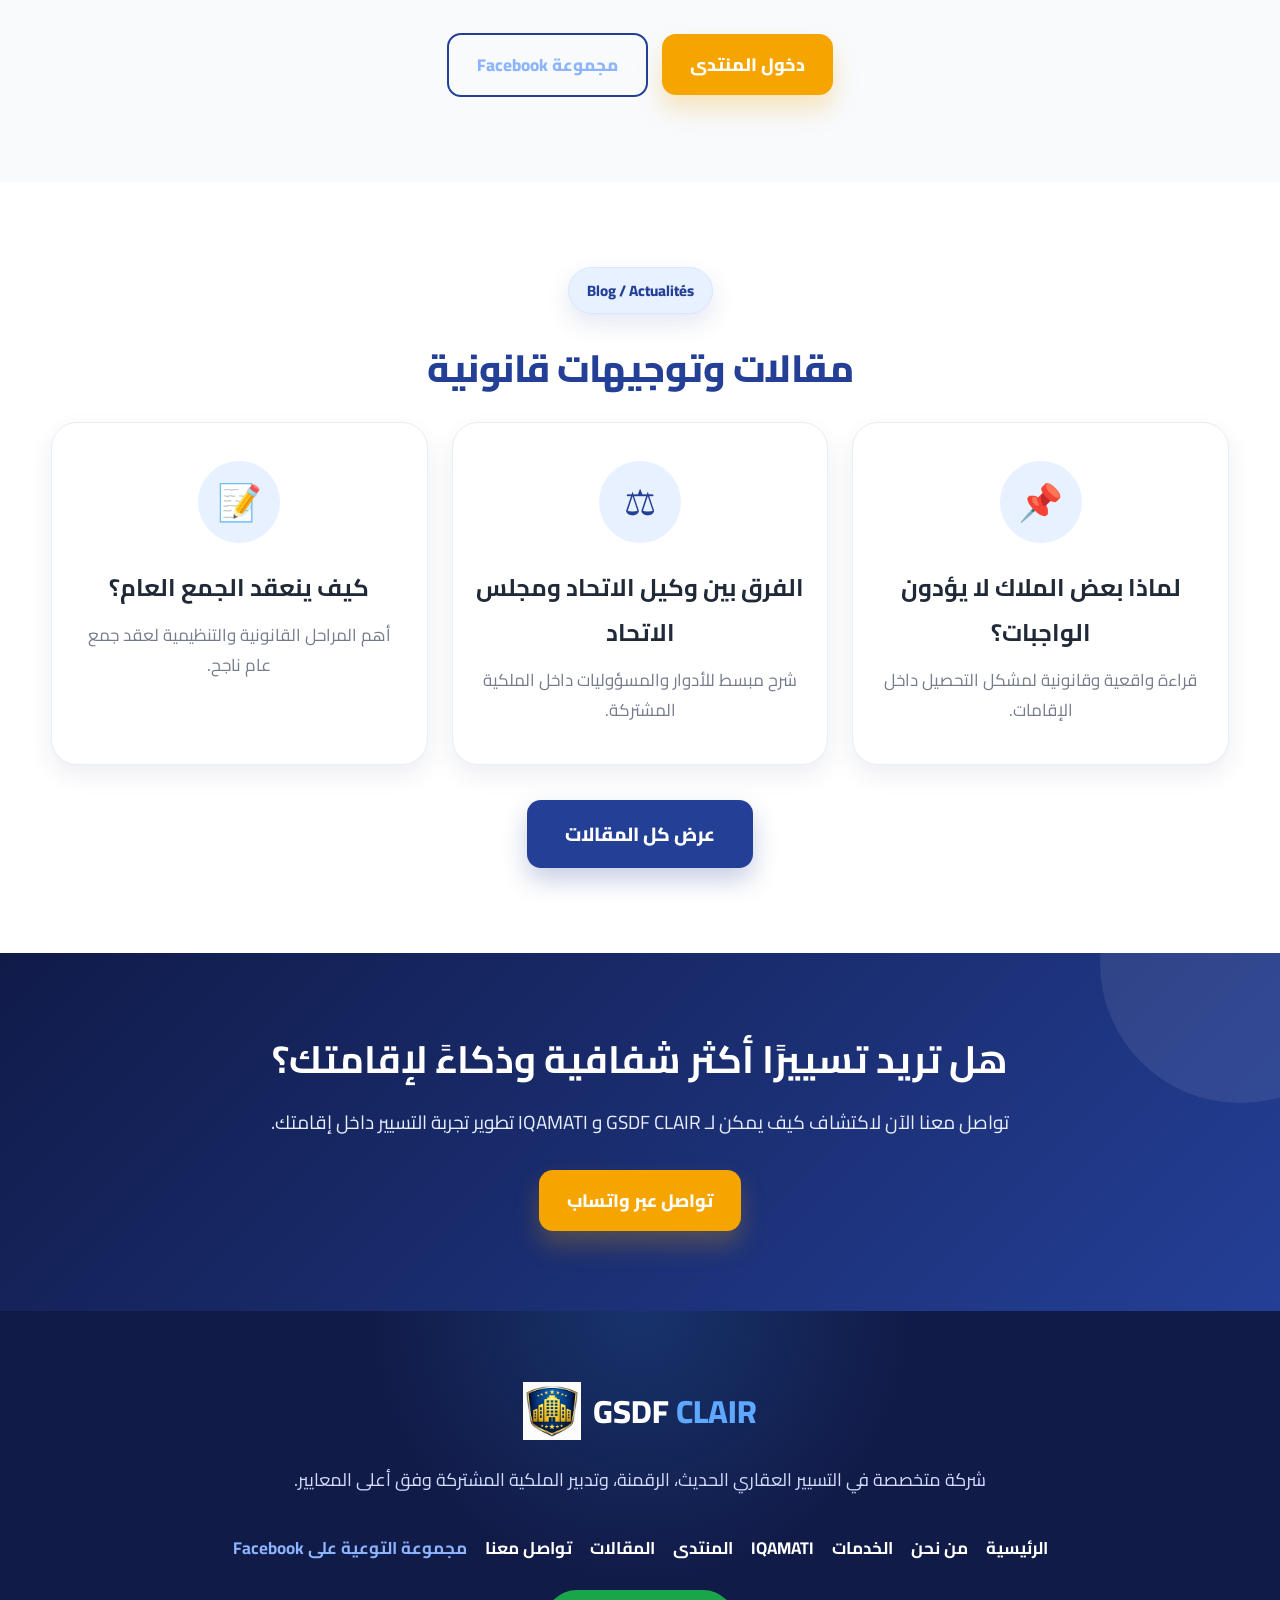
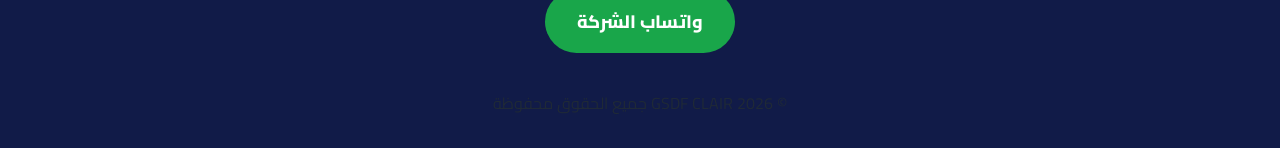
==== commit ccd98842: "Update website content and links" ====
--- a/index.html
+++ b/index.html
@@ -4,13 +4,13 @@
 <head>
     <meta charset="UTF-8">
     <meta name="viewport" content="width=device-width, initial-scale=1.0">
-    <title>GSDF CLAIR | التسيير العقاري الرقمي بالمغرب</title>
+    <title>GSDF CLAIR | التسيير العقاري الميداني والرقمي بالمغرب</title>
 
     <meta name="description" content="GSDF CLAIR شركة PropTech متخصصة في التسيير العقاري الرقمي وتدبير الملكية المشتركة بالمغرب عبر حلول ذكية مثل IQAMATI.">
     <meta name="keywords" content="GSDF CLAIR, IQAMATI, syndic digital, التسيير العقاري, الملكية المشتركة, PropTech Maroc">
     <meta name="author" content="GSDF CLAIR">
 
-    <meta property="og:title" content="GSDF CLAIR | التسيير العقاري الرقمي">
+    <meta property="og:title" content="GSDF CLAIR | التسيير العقاري الميداني والرقمي بالمغرب">
     <meta property="og:description" content="إدارة ذكية للملكية المشتركة بالمغرب عبر GSDF CLAIR و IQAMATI.">
     <meta property="og:type" content="website">
     <meta property="og:image" content="assets/logo/logo.png">
@@ -85,6 +85,13 @@
             <a class="btn btn-light community-btn" target="_blank">
                 مجتمع التوعية
             </a>
+
+            <a href="https://web.facebook.com/profile.php?id=61588691163196"
+               class="btn btn-light"
+               target="_blank"
+               rel="noopener noreferrer">
+                صفحة الشركة
+            </a>
         </div>
 
     </div>
@@ -217,8 +224,11 @@
                 <li>تقارير مالية شفافة لكل مالك</li>
             </ul>
 
-            <a href="iqamati.html" class="demo-btn">
-                اكتشف المنصة
+            <a href="https://iqamati.ma"
+               class="demo-btn"
+               target="_blank"
+               rel="noopener noreferrer">
+               اكتشف المنصة
             </a>
         </div>
 
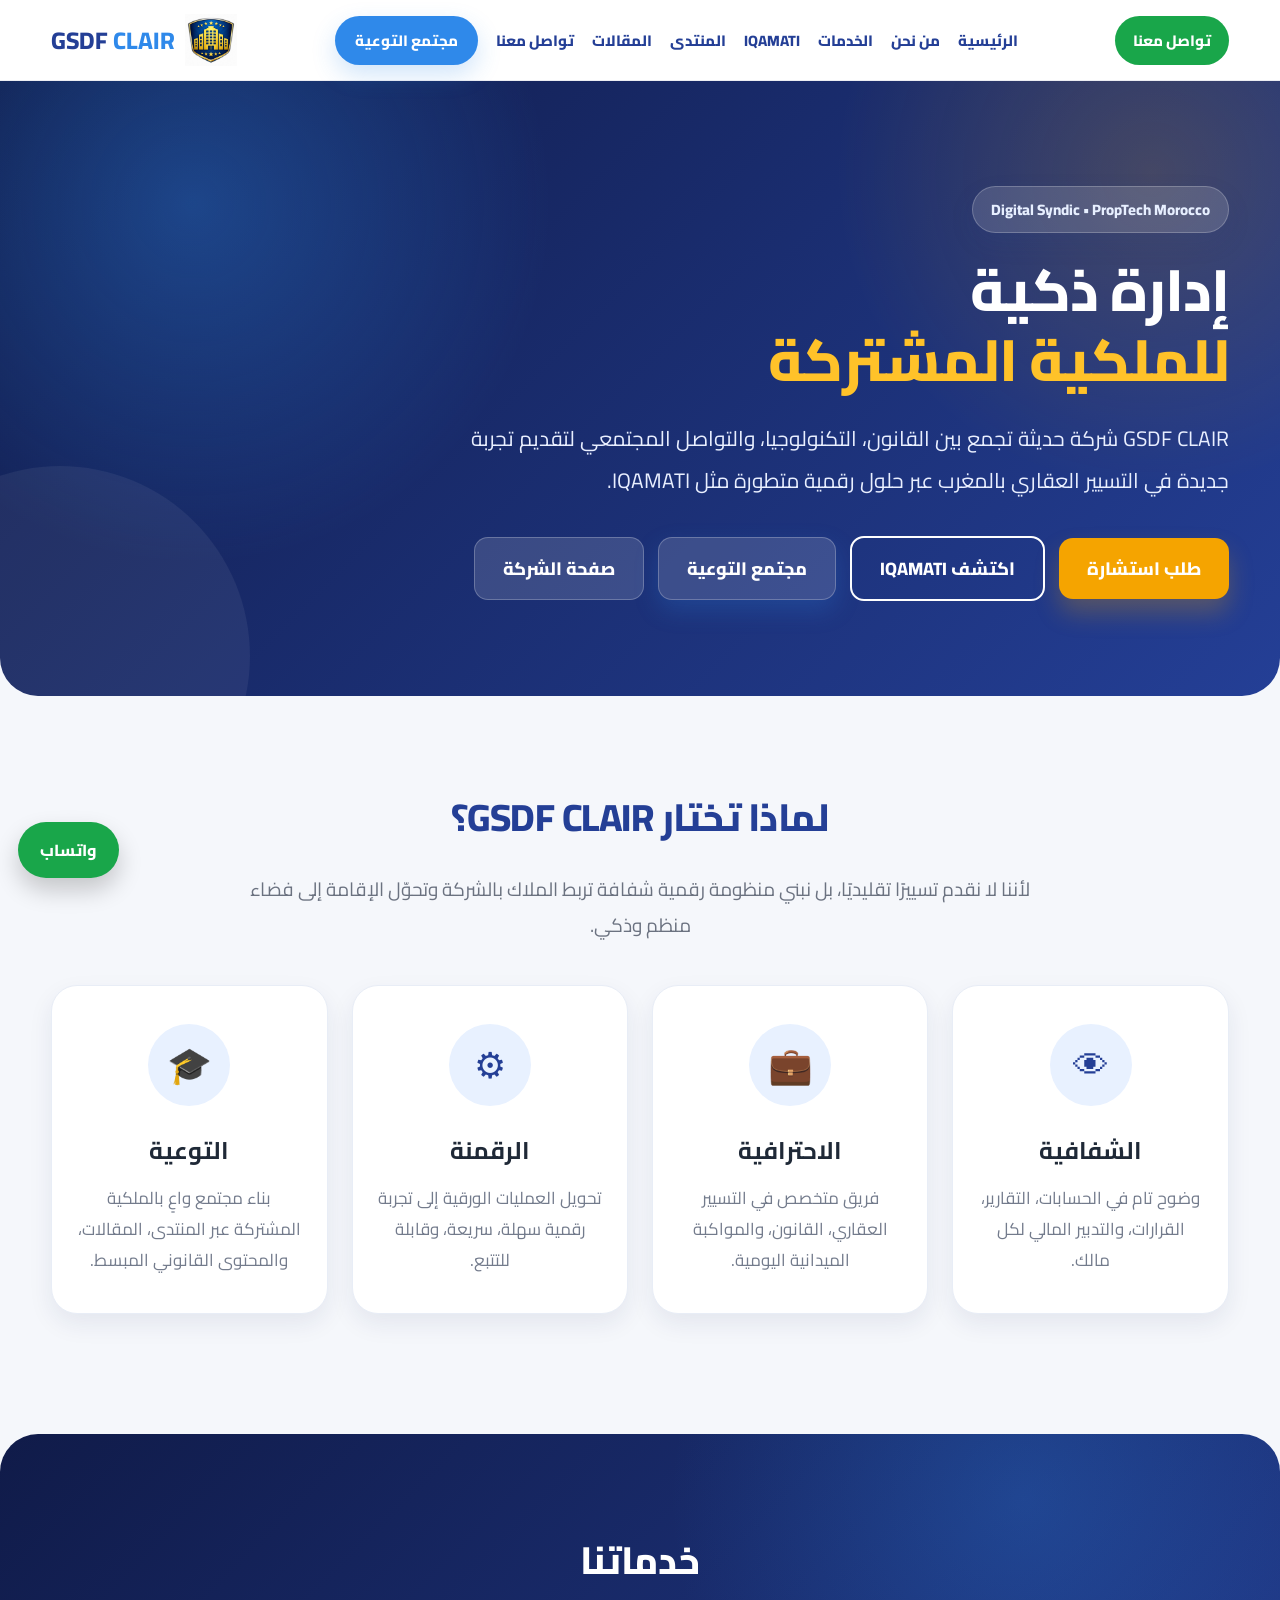
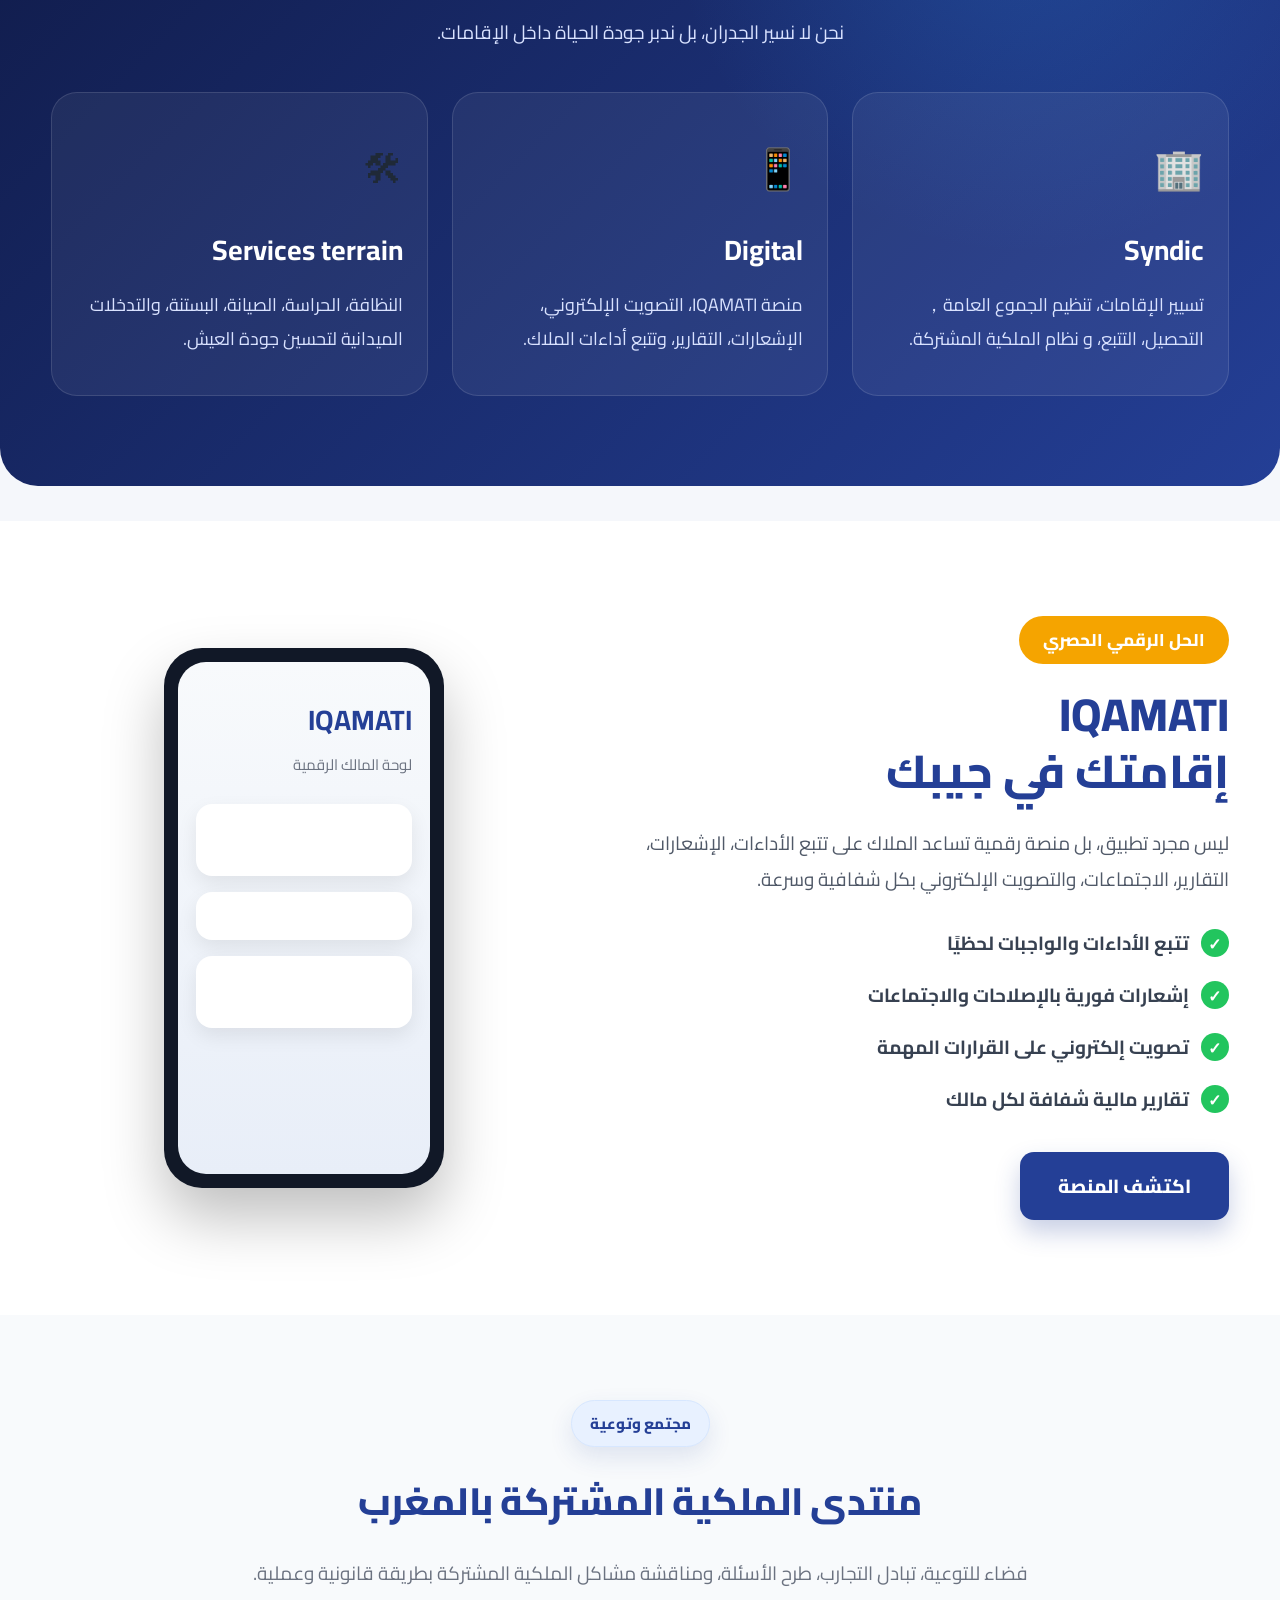
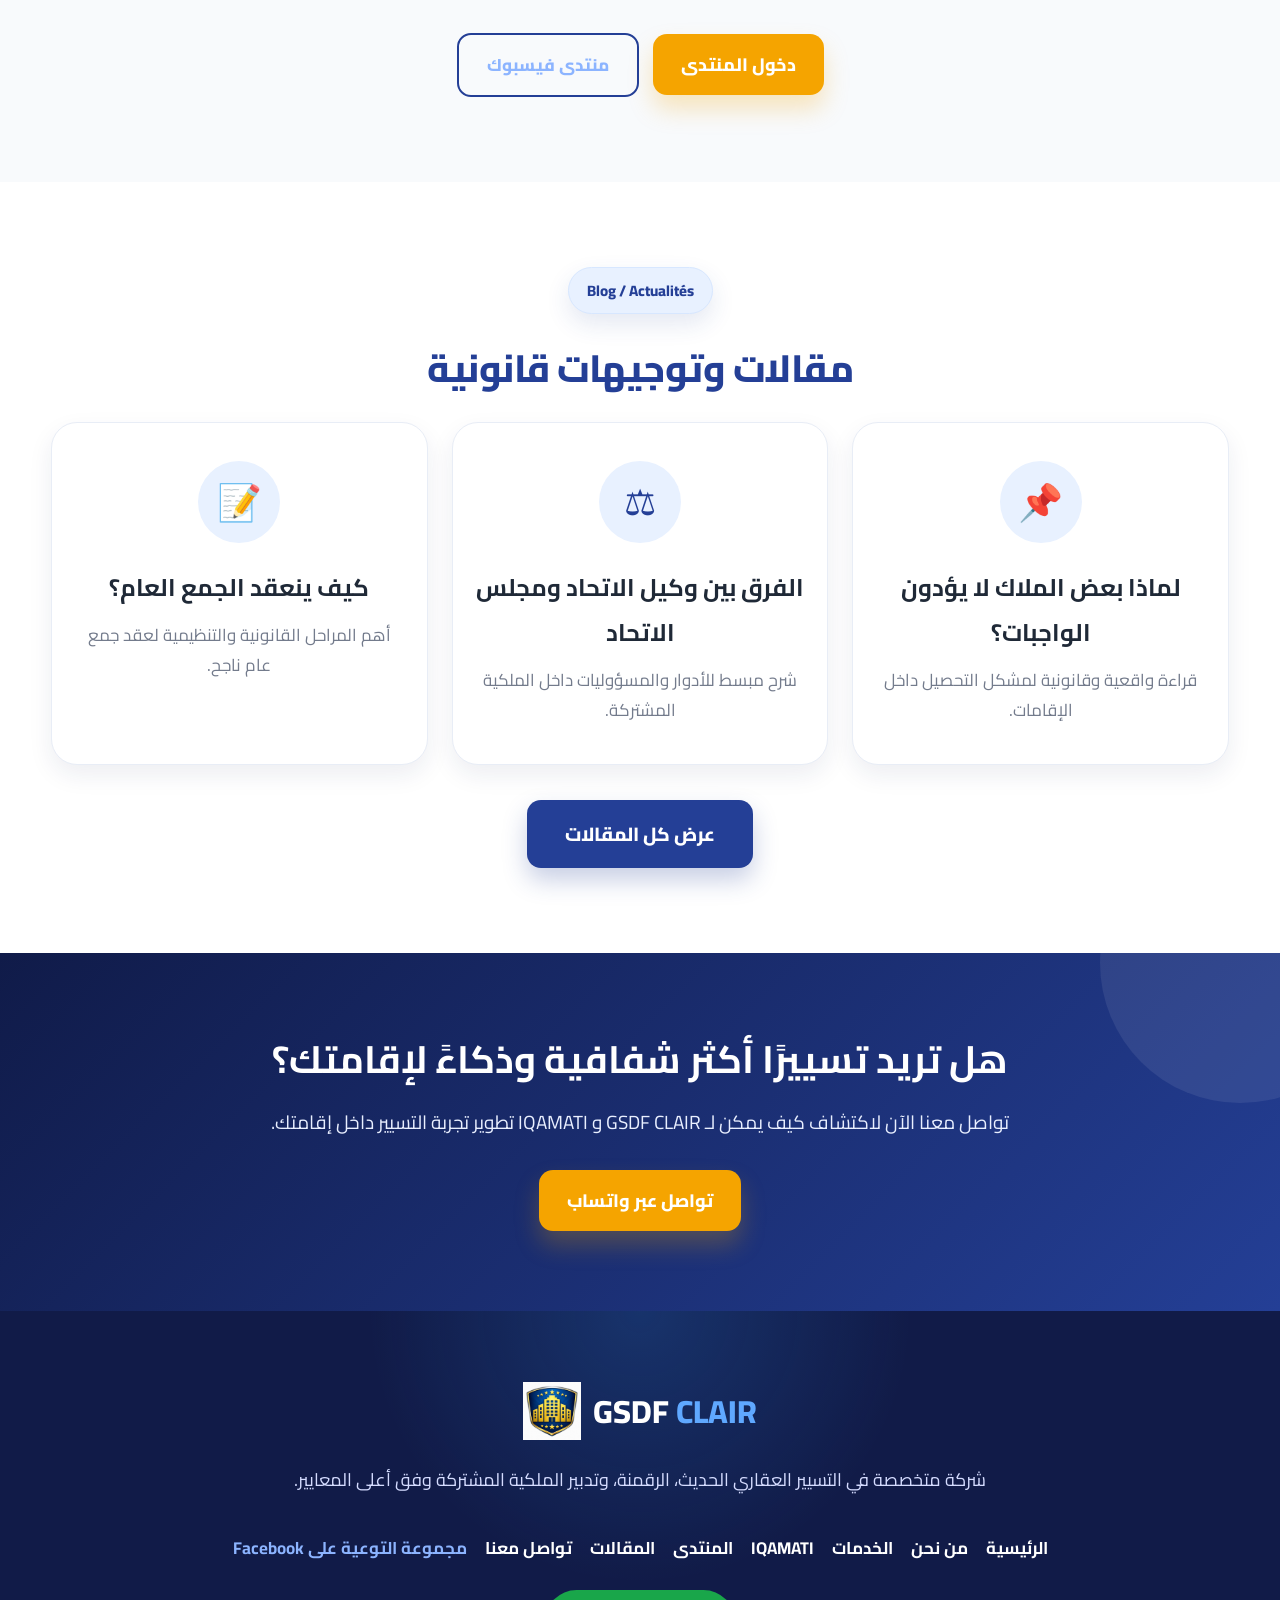
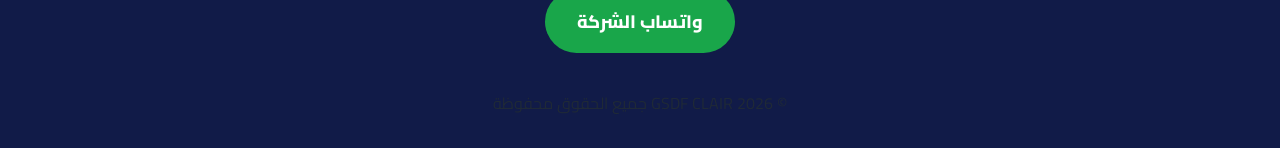
==== commit e229f258: "Update forum button text" ====
--- a/index.html
+++ b/index.html
@@ -268,7 +268,7 @@
             </a>
 
             <a class="btn btn-outline-blue facebook-group" target="_blank">
-                مجموعة Facebook
+               منتدى فيسبوك
             </a>
         </div>
 
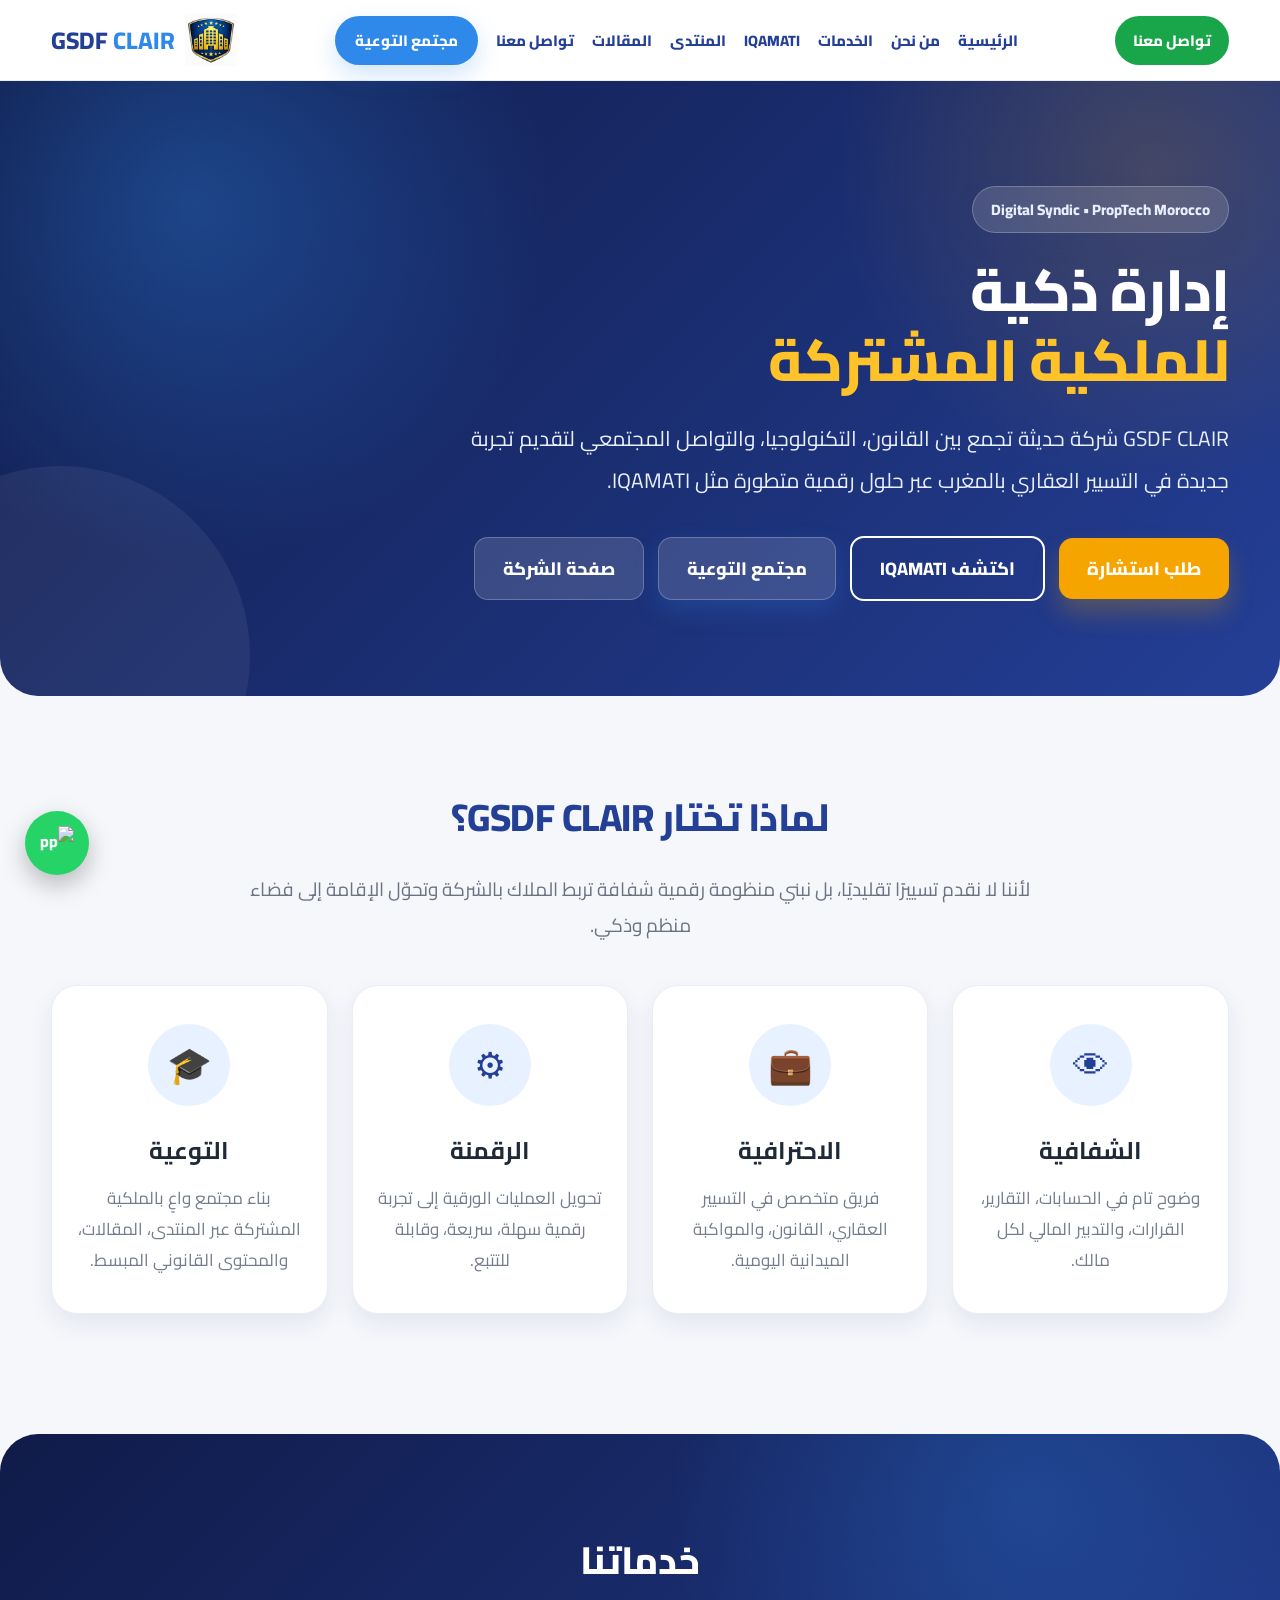
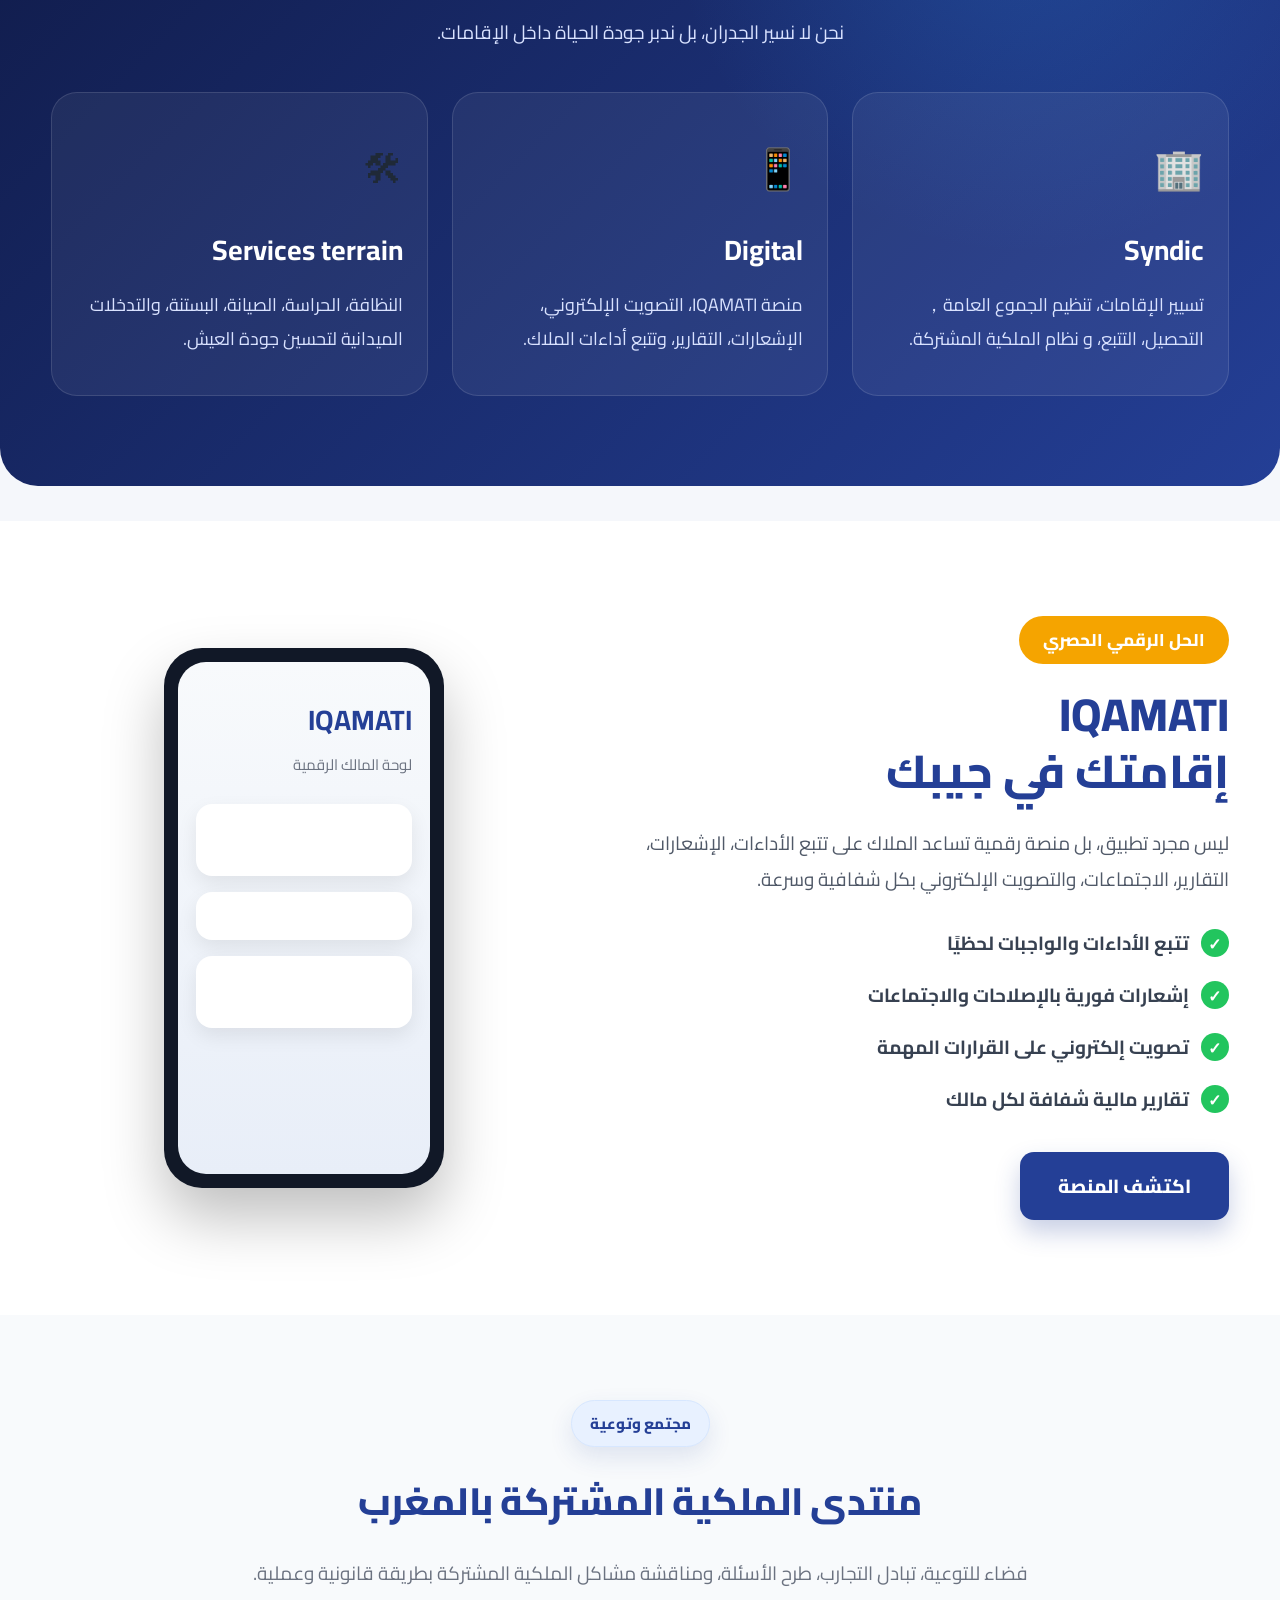
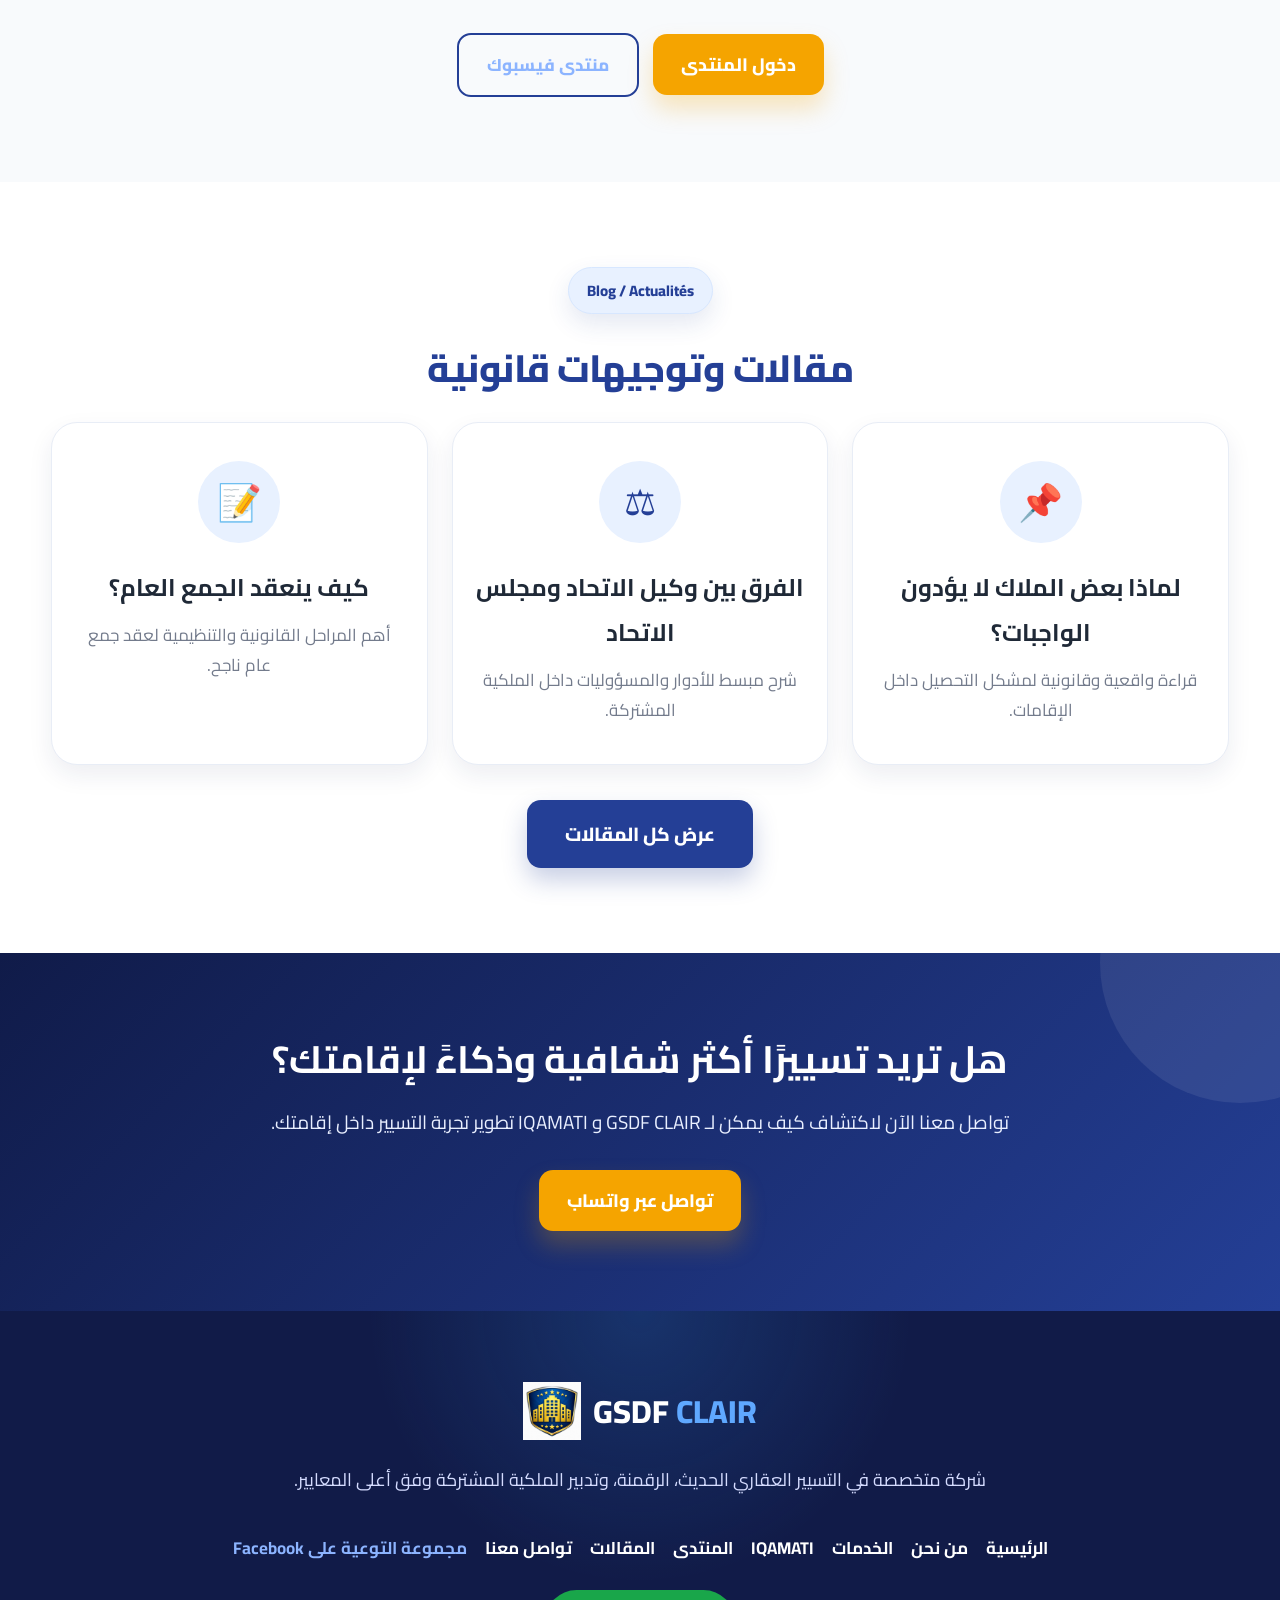
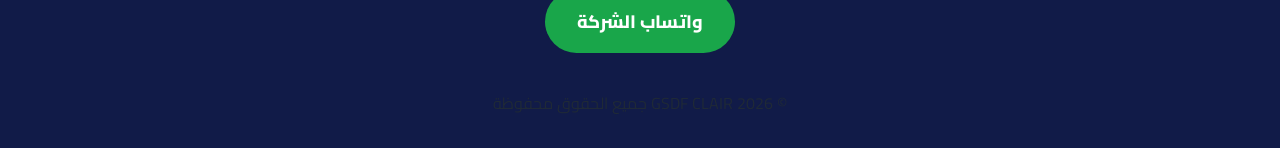
==== commit ebdba981: "Improve floating WhatsApp button design" ====
--- a/index.html
+++ b/index.html
@@ -4,22 +4,34 @@
 <head>
     <meta charset="UTF-8">
     <meta name="viewport" content="width=device-width, initial-scale=1.0">
+
     <title>GSDF CLAIR | التسيير العقاري الميداني والرقمي بالمغرب</title>
 
-    <meta name="description" content="GSDF CLAIR شركة PropTech متخصصة في التسيير العقاري الرقمي وتدبير الملكية المشتركة بالمغرب عبر حلول ذكية مثل IQAMATI.">
+    <meta name="description" content="عبر IQAMATI.MA و IQAMATI.COM نوفر حلولًا ذكية لإدارة الملكية المشتركة والخدمات العقارية بالمغرب.">
+
     <meta name="keywords" content="GSDF CLAIR, IQAMATI, syndic digital, التسيير العقاري, الملكية المشتركة, PropTech Maroc">
+
     <meta name="author" content="GSDF CLAIR">
 
     <meta property="og:title" content="GSDF CLAIR | التسيير العقاري الميداني والرقمي بالمغرب">
-    <meta property="og:description" content="إدارة ذكية للملكية المشتركة بالمغرب عبر GSDF CLAIR و IQAMATI.">
+
+    <meta property="og:description" content="عبر IQAMATI.MA و IQAMATI.COM نوفر حلولًا ذكية لإدارة الملكية المشتركة والخدمات العقارية بالمغرب.">
+
     <meta property="og:type" content="website">
-    <meta property="og:image" content="assets/logo/logo.png">
+
+    <meta property="og:url" content="https://gsdfclair.ma/">
+
+    <meta property="og:image" content="https://gsdfclair.ma/assets/logo/logo.png">
+
+    <meta name="theme-color" content="#1e3a8a">
 
     <link rel="stylesheet" href="css/style.css">
     <link rel="stylesheet" href="css/responsive.css">
 
     <link rel="preconnect" href="https://fonts.googleapis.com">
+
     <link rel="preconnect" href="https://fonts.gstatic.com" crossorigin>
+
     <link href="https://fonts.googleapis.com/css2?family=Cairo:wght@300;400;600;700;800&display=swap" rel="stylesheet">
 
     <link rel="icon" type="image/png" href="assets/logo/favicon.png">
@@ -380,8 +392,8 @@
     </div>
 </footer>
 
-<a class="floating-whatsapp" target="_blank">
-    واتساب
+<a class="floating-whatsapp" target="_blank" aria-label="WhatsApp">
+    <img src="https://cdn-icons-png.flaticon.com/512/733/733585.png" alt="WhatsApp">
 </a>
 
 <button class="back-to-top" id="backToTop">
--- a/css/style.css
+++ b/css/style.css
@@ -733,12 +733,28 @@
 
 .floating-whatsapp {
     position: fixed;
-    left: 18px;
-    bottom: 22px;
-    padding: 13px 22px;
-    border-radius: 50px;
-    z-index: 200;
-    box-shadow: 0 12px 25px rgba(0,0,0,0.2);
+    bottom: 25px;
+    left: 25px;
+    width: 64px;
+    height: 64px;
+    background: #25D366;
+    border-radius: 50%;
+    display: flex;
+    align-items: center;
+    justify-content: center;
+    box-shadow: 0 10px 25px rgba(0,0,0,0.25);
+    z-index: 9999;
+    transition: all 0.3s ease;
+}
+
+.floating-whatsapp img {
+    width: 34px;
+    height: 34px;
+}
+
+.floating-whatsapp:hover {
+    transform: scale(1.08);
+    box-shadow: 0 14px 30px rgba(0,0,0,0.35);
 }
 
 .back-to-top {
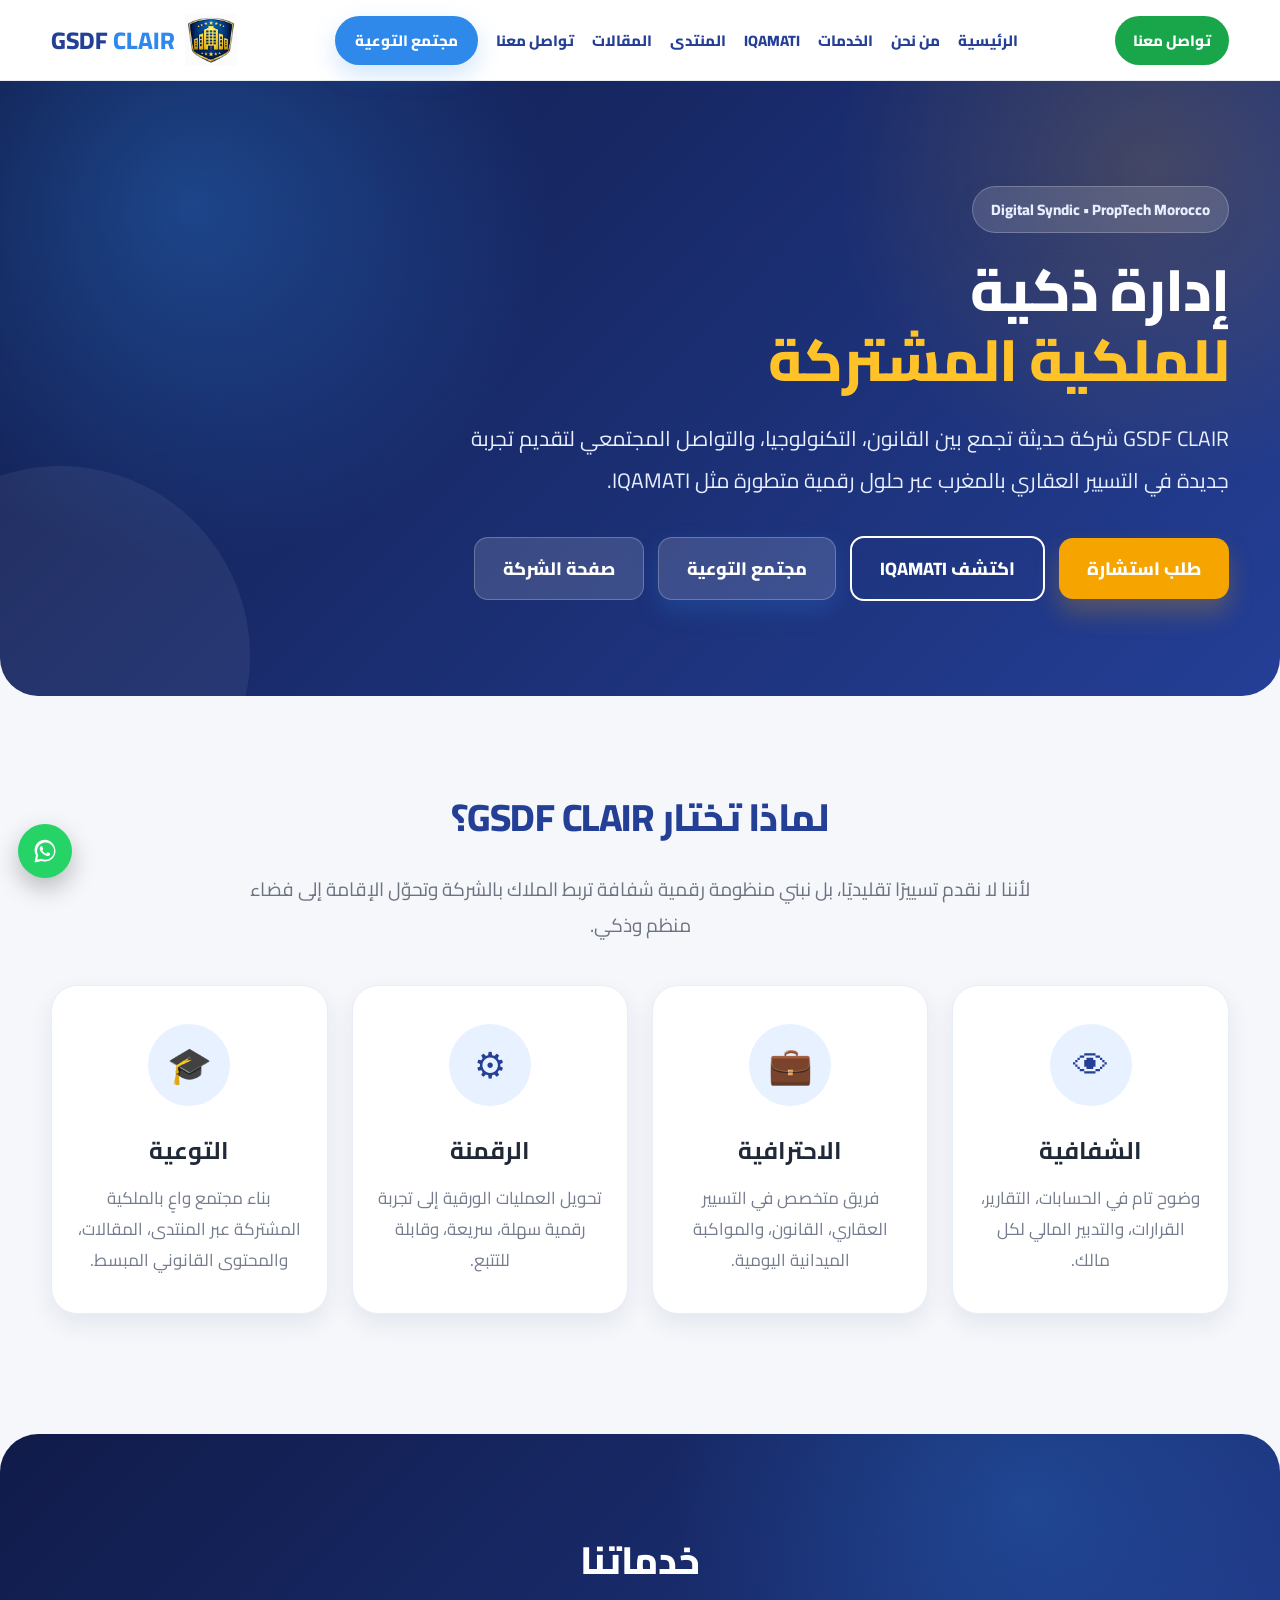
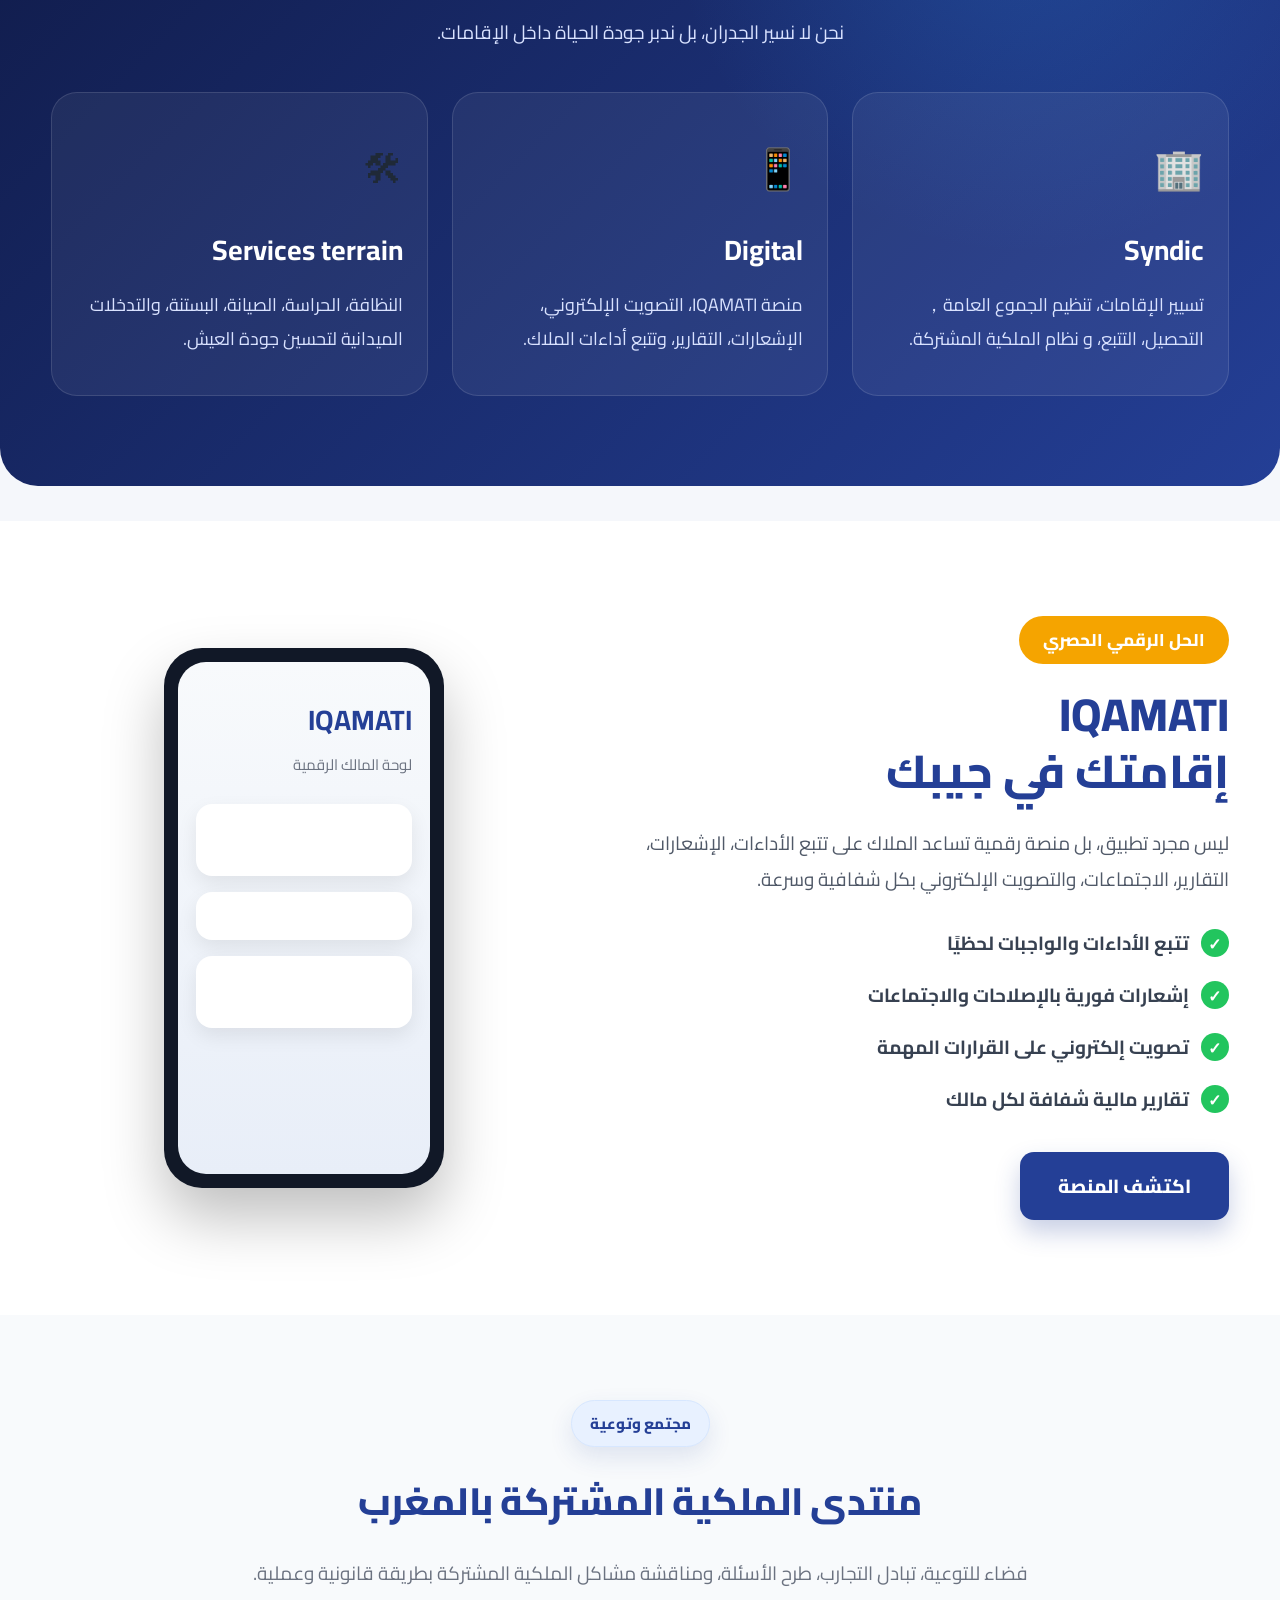
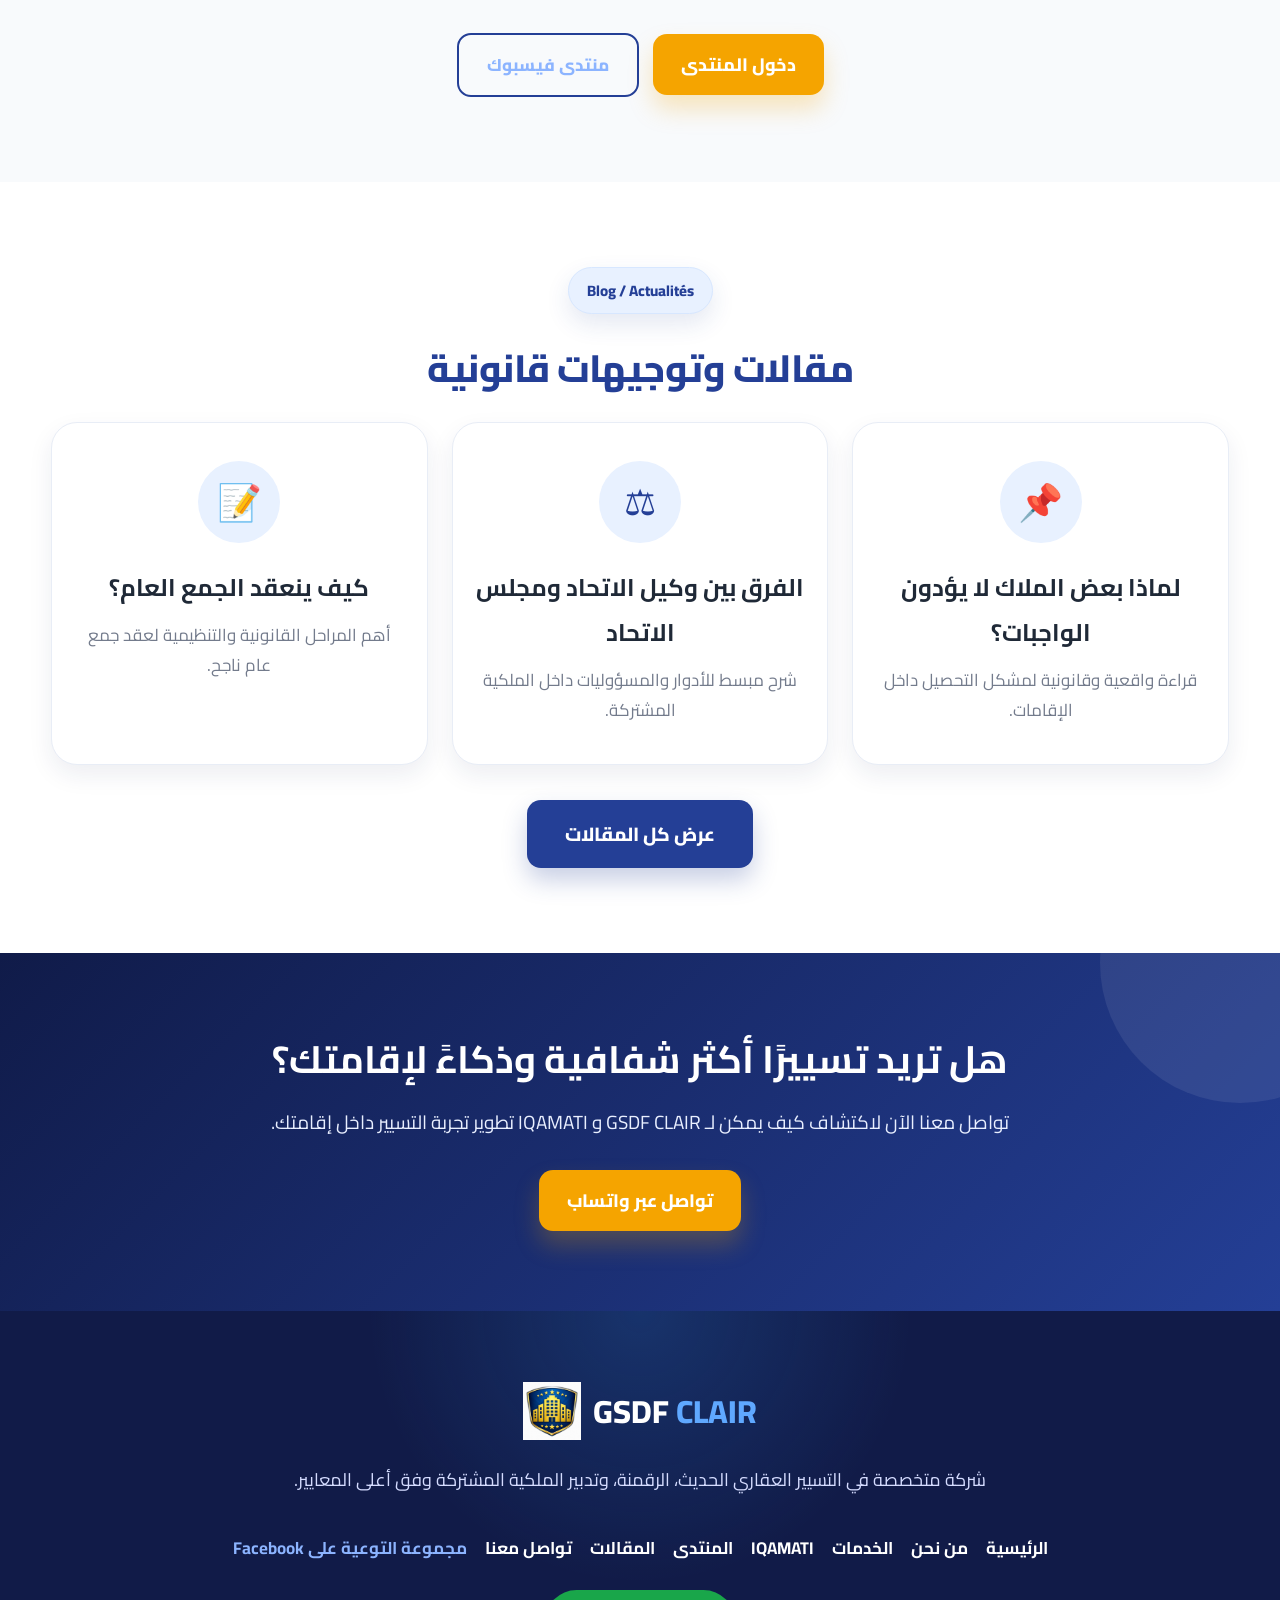
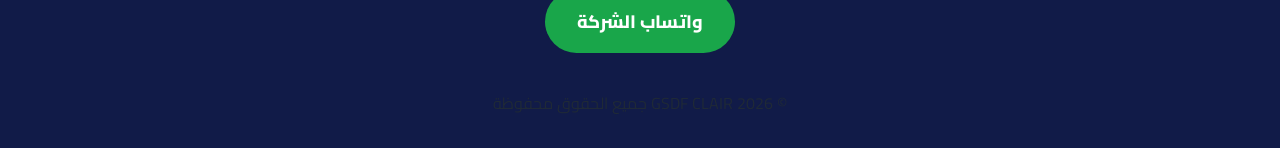
==== commit 889b4bc5: "Refine UI and improve WhatsApp floating button" ====
--- a/index.html
+++ b/index.html
@@ -392,8 +392,17 @@
     </div>
 </footer>
 
-<a class="floating-whatsapp" target="_blank" aria-label="WhatsApp">
-    <img src="https://cdn-icons-png.flaticon.com/512/733/733585.png" alt="WhatsApp">
+<a class="floating-whatsapp"
+   href="https://wa.me/212680170327"
+   target="_blank"
+   aria-label="WhatsApp">
+
+    <svg xmlns="http://www.w3.org/2000/svg"
+         viewBox="0 0 32 32">
+        <path fill="white"
+              d="M16.04 3C9.44 3 4.08 8.36 4.08 14.96c0 2.1.55 4.15 1.6 5.96L4 29l8.3-1.63a11.9 11.9 0 0 0 3.74.6C22.64 27.97 28 22.61 28 16.01S22.64 3 16.04 3zm0 22.88c-1.2 0-2.38-.28-3.45-.83l-.49-.25-4.92.97.99-4.79-.32-.5a9.8 9.8 0 1 1 8.19 5.4zm5.39-7.36c-.3-.15-1.76-.87-2.03-.97-.27-.1-.47-.15-.67.15-.2.3-.77.97-.95 1.17-.17.2-.35.22-.65.07-.3-.15-1.26-.46-2.4-1.47-.89-.79-1.49-1.77-1.66-2.07-.17-.3-.02-.46.13-.61.13-.13.3-.35.45-.52.15-.17.2-.3.3-.5.1-.2.05-.37-.02-.52-.07-.15-.67-1.61-.92-2.21-.24-.58-.49-.5-.67-.51h-.57c-.2 0-.52.07-.8.37-.27.3-1.05 1.02-1.05 2.49s1.07 2.89 1.22 3.09c.15.2 2.1 3.2 5.08 4.49.71.31 1.26.49 1.69.63.71.23 1.36.2 1.87.12.57-.08 1.76-.72 2.01-1.42.25-.7.25-1.29.17-1.42-.07-.13-.27-.2-.57-.35z"/>
+    </svg>
+
 </a>
 
 <button class="back-to-top" id="backToTop">
--- a/css/style.css
+++ b/css/style.css
@@ -733,28 +733,28 @@
 
 .floating-whatsapp {
     position: fixed;
-    bottom: 25px;
-    left: 25px;
-    width: 64px;
-    height: 64px;
+    left: 18px;
+    bottom: 22px;
+    width: 54px;
+    height: 54px;
+    border-radius: 50%;
     background: #25D366;
-    border-radius: 50%;
     display: flex;
     align-items: center;
     justify-content: center;
+    z-index: 9999;
     box-shadow: 0 10px 25px rgba(0,0,0,0.25);
-    z-index: 9999;
-    transition: all 0.3s ease;
-}
-
-.floating-whatsapp img {
-    width: 34px;
-    height: 34px;
+    transition: 0.3s ease;
+}
+
+.floating-whatsapp svg {
+    width: 28px;
+    height: 28px;
+    display: block;
 }
 
 .floating-whatsapp:hover {
     transform: scale(1.08);
-    box-shadow: 0 14px 30px rgba(0,0,0,0.35);
 }
 
 .back-to-top {
--- a/css/responsive.css
+++ b/css/responsive.css
@@ -236,3 +236,12 @@
         box-shadow: none;
     }
 }
+
+@media (max-width: 600px) {
+    .floating-whatsapp {
+        width: 48px !important;
+        height: 48px !important;
+        left: 14px !important;
+        bottom: 18px !important;
+    }
+}
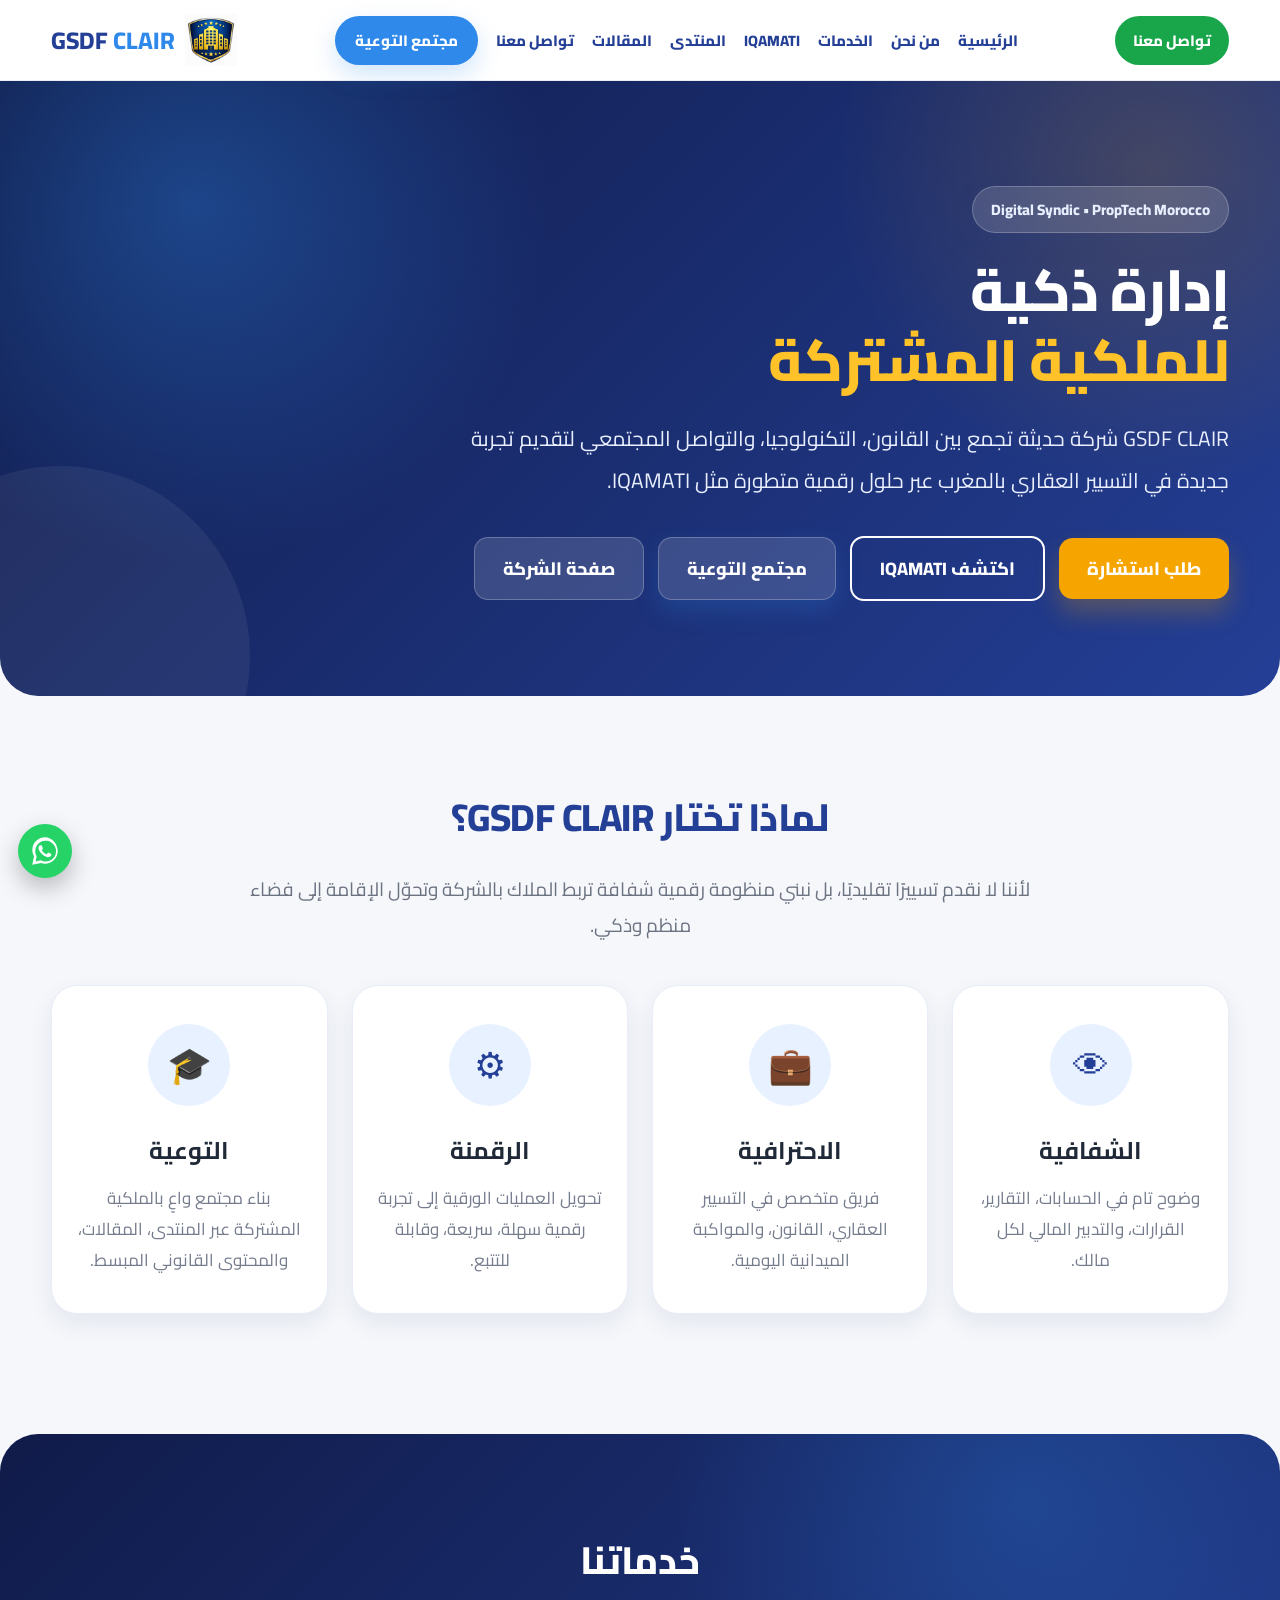
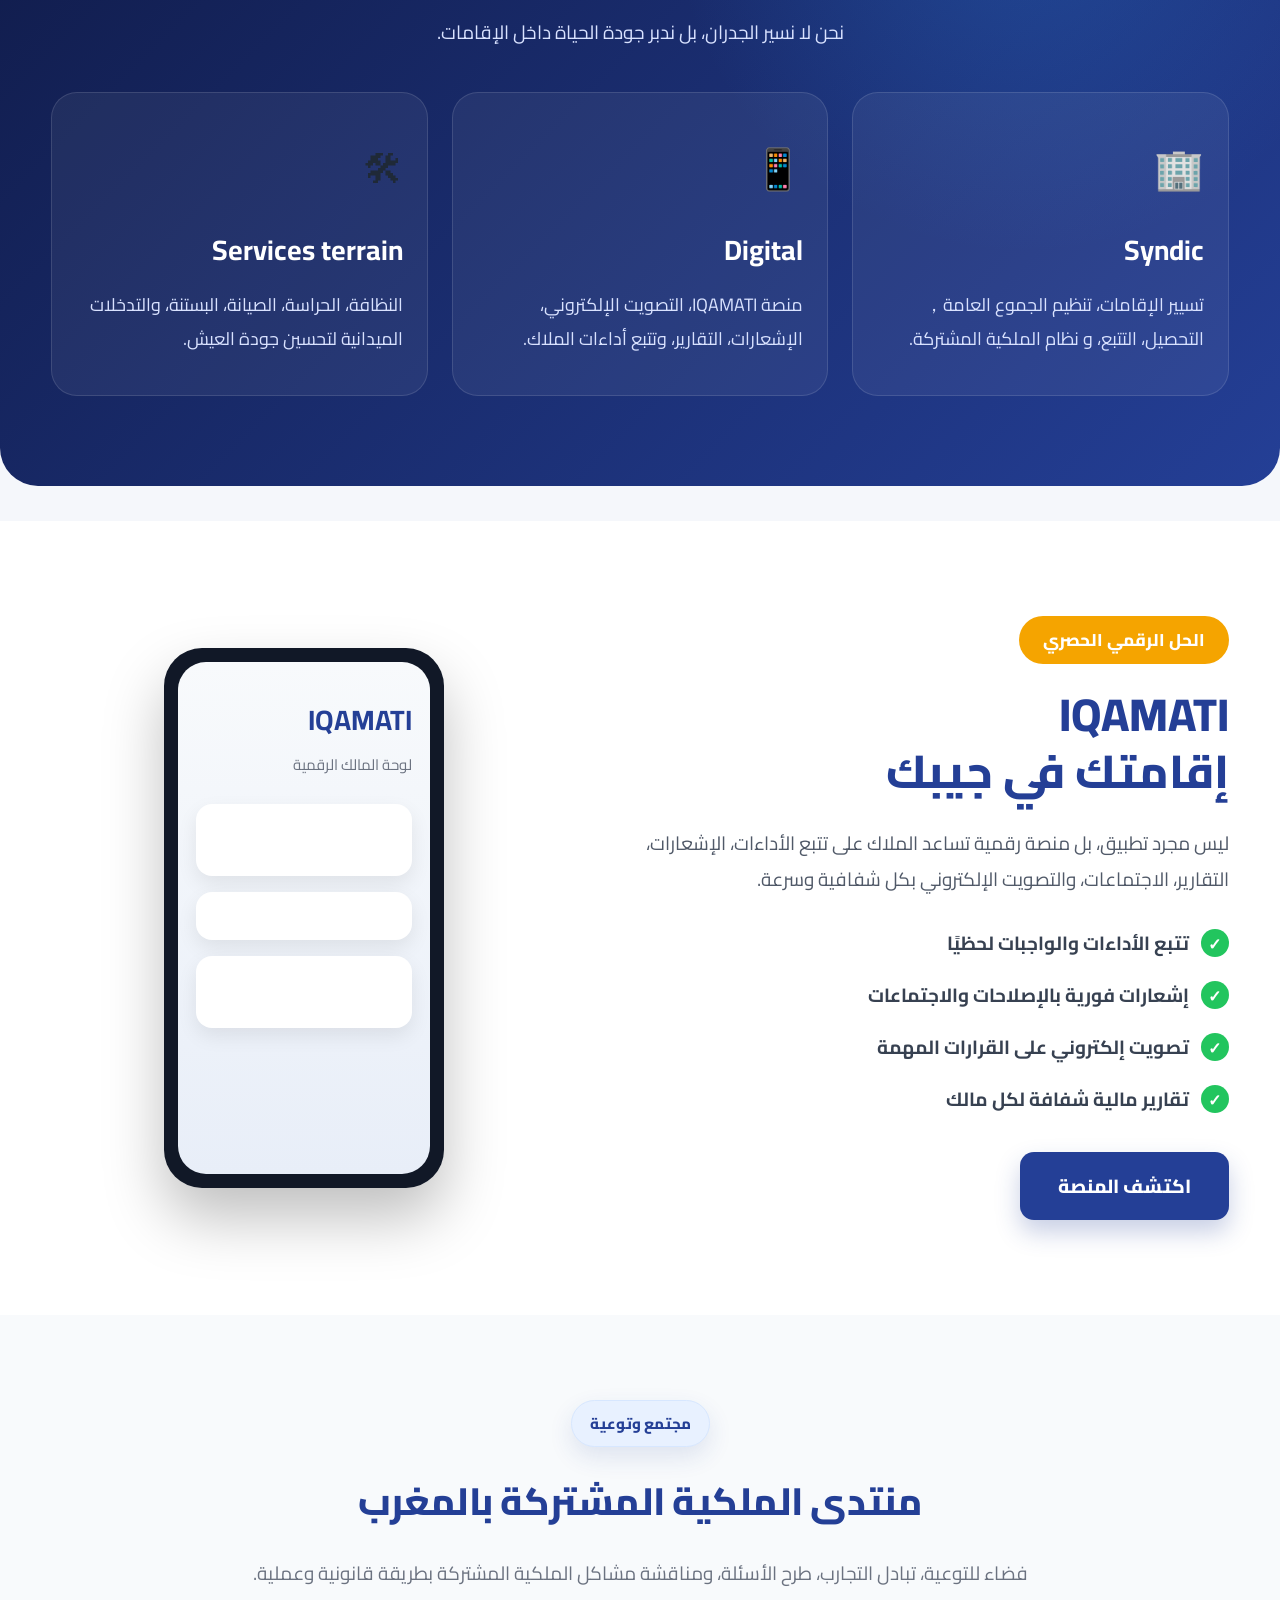
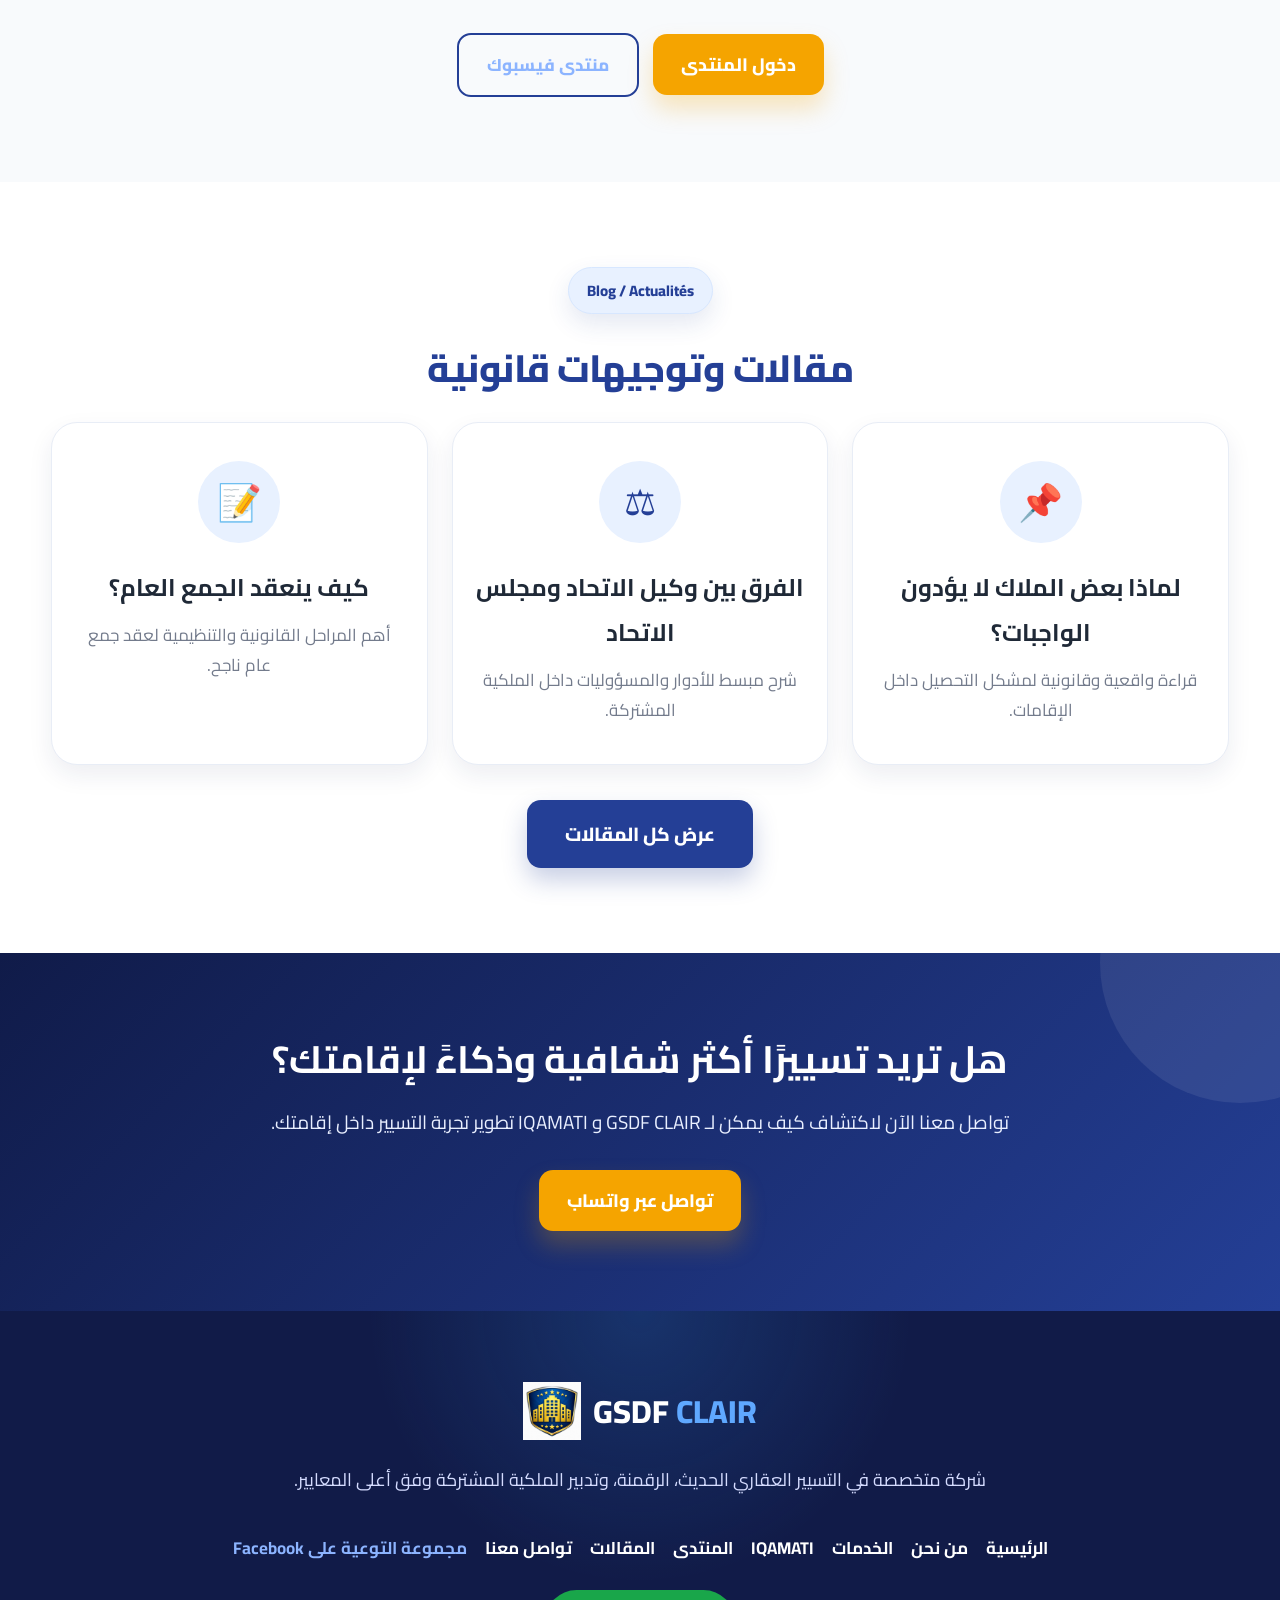
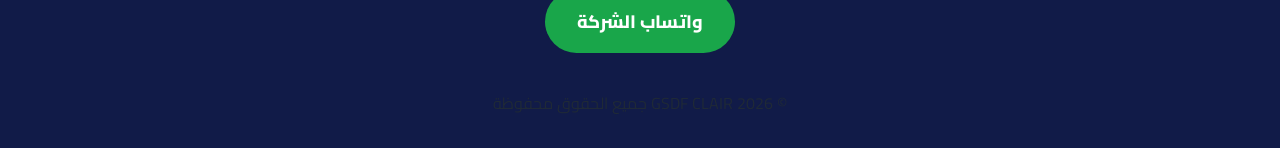
==== commit b8fed4f0: "Add professional consultation page with EmailJS integration" ====
--- a/index.html
+++ b/index.html
@@ -86,7 +86,7 @@
         </p>
 
         <div class="hero-buttons">
-            <a href="contact.html" class="btn btn-gold">
+            <a href="consultation.html" class="btn btn-gold">
                 طلب استشارة
             </a>
 
--- a/css/style.css
+++ b/css/style.css
@@ -748,8 +748,8 @@
 }
 
 .floating-whatsapp svg {
-    width: 28px;
-    height: 28px;
+    width: 34px;
+    height: 34px;
     display: block;
 }
 
@@ -957,4 +957,130 @@
 .carousel-btn:hover::before,
 .carousel-btn:active::before {
     border-color: #ffffff;
+}
+
+/* CONSULTATION PAGE */
+
+.consultation-page {
+    padding: 90px 0;
+    background:
+        radial-gradient(circle at top right,
+        rgba(47,137,234,0.12),
+        transparent 30%),
+        #f6f8fd;
+    min-height: 100vh;
+}
+
+.consultation-box {
+    max-width: 820px;
+    margin: auto;
+    background: white;
+    border-radius: 28px;
+    padding: 45px;
+    box-shadow: 0 18px 45px rgba(20,35,90,0.12);
+    border: 1px solid #e8edf6;
+}
+
+.consultation-header {
+    text-align: center;
+    margin-bottom: 38px;
+}
+
+.consultation-header h1 {
+    color: var(--blue-main);
+    font-size: 42px;
+    margin-bottom: 18px;
+    font-weight: 800;
+}
+
+.consultation-header p {
+    color: #667085;
+    line-height: 2;
+    font-size: 18px;
+}
+
+.consultation-form {
+    display: flex;
+    flex-direction: column;
+    gap: 22px;
+}
+
+.form-group {
+    display: flex;
+    flex-direction: column;
+    gap: 10px;
+}
+
+.form-group label {
+    color: var(--blue-main);
+    font-weight: 800;
+    font-size: 16px;
+}
+
+.form-group input,
+.form-group select,
+.form-group textarea {
+    width: 100%;
+    border: 1px solid #dbe4f0;
+    border-radius: 14px;
+    padding: 16px;
+    font-family: 'Cairo', sans-serif;
+    font-size: 16px;
+    background: #fbfcff;
+    transition: 0.3s;
+    outline: none;
+}
+
+.form-group input:focus,
+.form-group select:focus,
+.form-group textarea:focus {
+    border-color: var(--blue-light);
+    background: white;
+    box-shadow: 0 0 0 4px rgba(47,137,234,0.12);
+}
+
+.form-group textarea {
+    resize: vertical;
+    min-height: 180px;
+}
+
+.consultation-note {
+    background: #eef5ff;
+    border: 1px solid #d7e7ff;
+    padding: 18px;
+    border-radius: 16px;
+    color: #3d4a63;
+    line-height: 1.9;
+    font-size: 15px;
+}
+
+.submit-btn {
+    border: none;
+    width: 100%;
+}
+
+.secure-info {
+    margin-top: 22px;
+    text-align: center;
+    color: #7b8498;
+    font-size: 14px;
+}
+
+/* CONSULTATION PAGE */
+
+@media (max-width: 768px) {
+
+    .consultation-page {
+        padding: 60px 0;
+    }
+
+    .consultation-box {
+        padding: 28px;
+        border-radius: 22px;
+    }
+
+    .consultation-header h1 {
+        font-size: 34px;
+    }
+
 }
